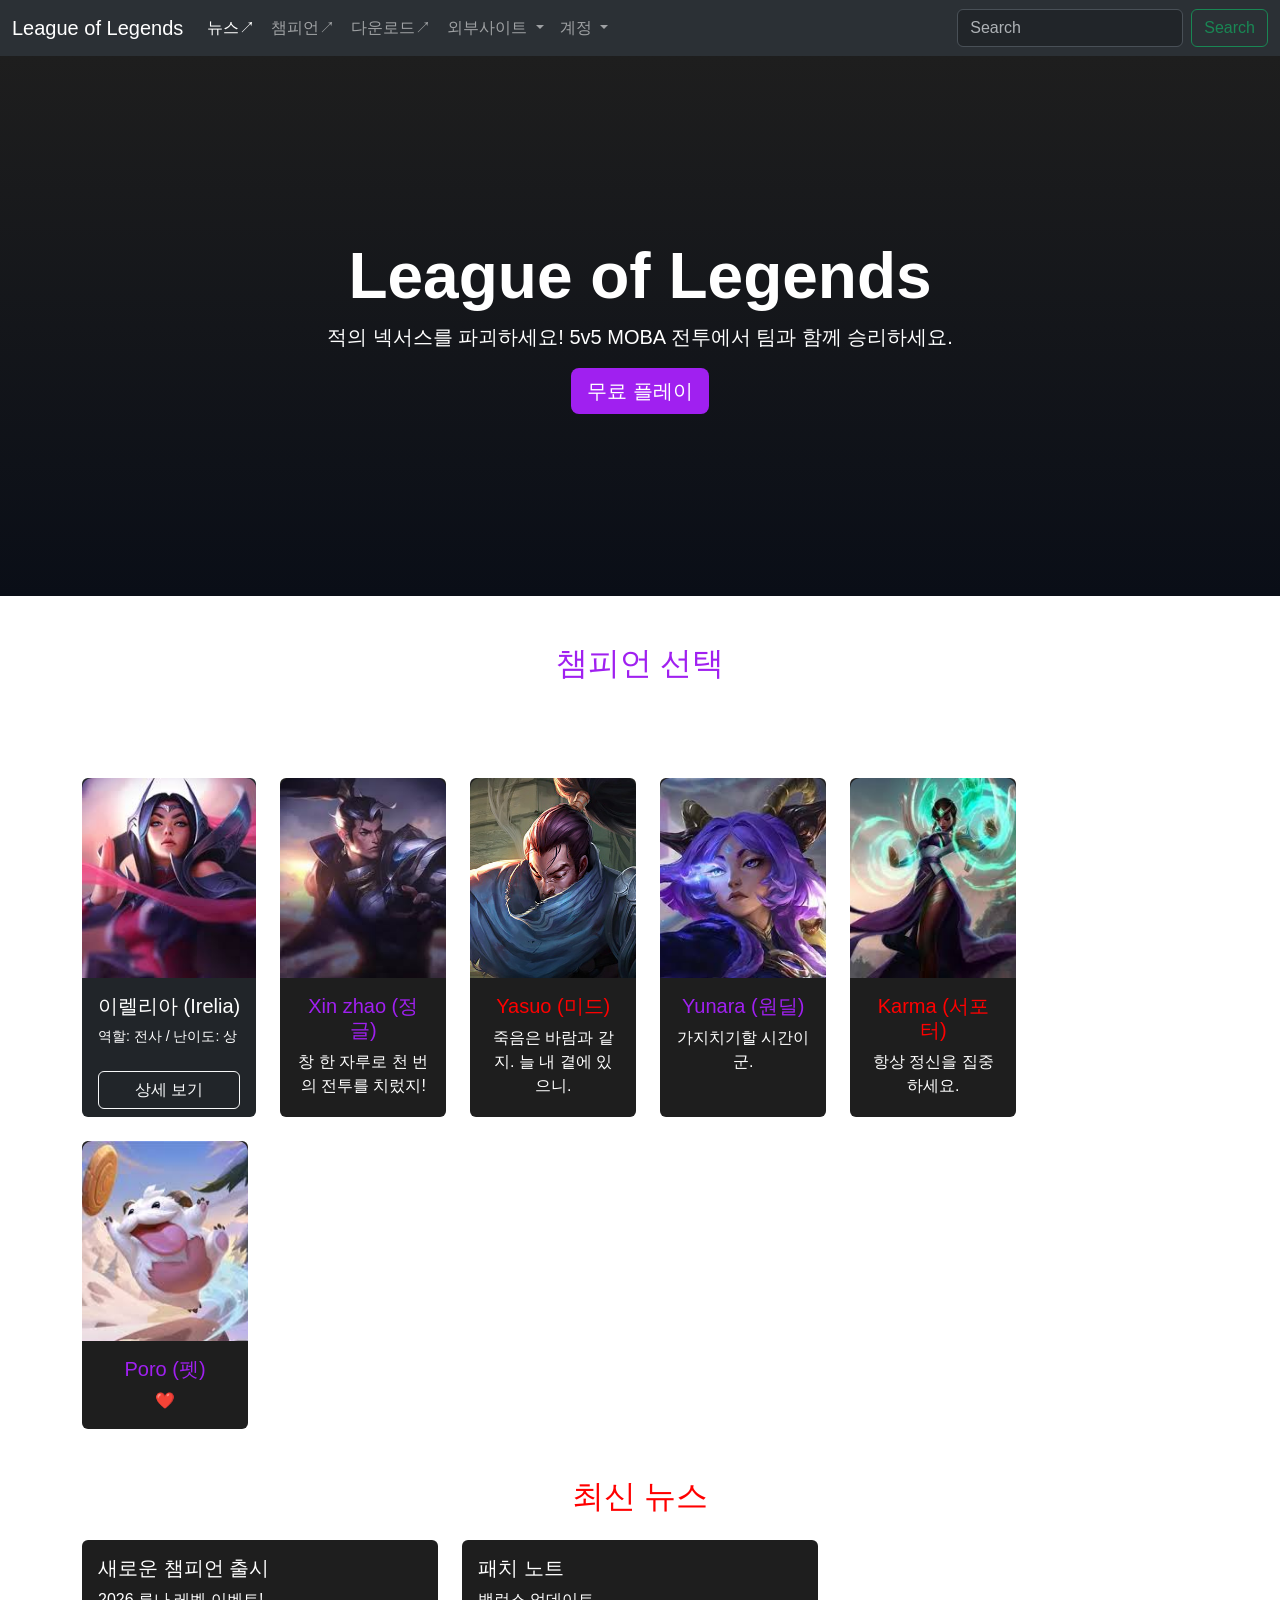
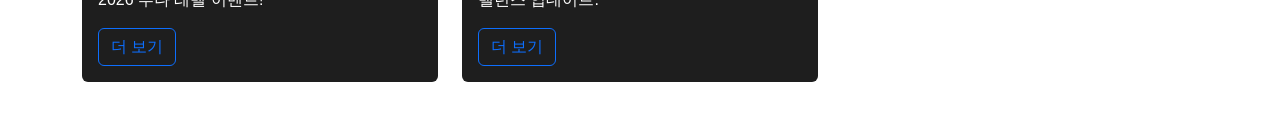
==== src/main/resources/META-INF/resources/index.html @ 73b976ff "3주차 실습 (Read me)" ====
<!DOCTYPE html>
<html lang="ko">
<head>
    <meta charset="UTF-8">
    <meta name="viewport" content="width=device-width, initial-scale=1.0">
    <title>League of Legends - 메인 페이지</title>
    <!-- Bootstrap 5 CDN -->
    <link href="https://cdn.jsdelivr.net/npm/bootstrap@5.3.0/dist/css/bootstrap.min.css" rel="stylesheet">
    <script src="https://cdn.jsdelivr.net/npm/bootstrap@5.3.0/dist/js/bootstrap.bundle.min.js"></script>
    <!-- 커스텀 스타일 (LOL 테마 + 챔피언 호버 효과) -->
    <style>
        body { background-color:a #0a0e17; color: #fff; font-family: 'Arial', sans-serif; }
        .navbar { background-color: #000; }
        .hero { background: linear-gradient(to bottom, #1e1e1e, #0a0e17); min-height: 60vh; }
        .accent-purple { color: #a020f0; }
        .accent-red { color: #ff0000; }
        .accent-white { color: #ffffff; }
        .card { background-color: #1e1e1e; border: none; transition: transform 0.3s, box-shadow 0.3s; }
        .card:hover { transform: scale(1.05); box-shadow: 0 10px 20px rgba(160, 32, 240, 0.5); }
        .card-img-top { height: 200px; object-fit: cover; border-radius: 10px 10px 0 0; }
        .btn-primary { background-color: #a020f0; border: none; }
        .btn-primary:hover { background-color: #800080; }
    </style>
</head>
<body>

    <!-- 헤더 (Navbar) -->
    <!-- <nav class="navbar navbar-expand-lg navbar-dark">
        <div class="container-fluid">
            <a class="navbar-brand" href="#">"League of Legends"</a>
            <button class="navbar-toggler" type="button" data-bs-toggle="collapse" data-bs-target="#navbarNav" aria-controls="navbarNav" aria-expanded="false" aria-label="Toggle navigation">
                <span class="navbar-toggler-icon"></span>
            </button>
            <div class="collapse navbar-collapse" id="navbarNav">
                <ul class="navbar-nav ms-auto">
                    <li class="nav-item"><a class="nav-link" href="https://www.leagueoflegends.com/ko-kr/news/"target="_blank">뉴스</a></li>
                    <li class="nav-item"><a class="nav-link" href="https://www.leagueoflegends.com/ko-kr/champions/"target="_blank">챔피언</a></li>
                    <li class="nav-item"><a class="nav-link" href="https://www.leagueoflegends.com/ko-kr/download/"target="_blank">다운로드</a></li>
                    <li class="nav-item"><a class="nav-link" href="https://authenticate.riotgames.com/?client_id=prod-xsso-leagueoflegends&code_challenge=fR5mndk52hnQWxPEc_Hdcv4TPnFEudRnvW0phwVzzK0&method=riot_identity&platform=web&redirect_uri=https%3A%2F%2Fauth.riotgames.com%2Fauthorize%3Fclient_id%3Dprod-xsso-leagueoflegends%26code_challenge%3DfR5mndk52hnQWxPEc_Hdcv4TPnFEudRnvW0phwVzzK0%26code_challenge_method%3DS256%26locale%3Dko_KR%26redirect_uri%3Dhttps%253A%252F%252Fxsso.leagueoflegends.com%252Fredirect%26response_type%3Dcode%26scope%3Dopenid%2520account%2520email%2520offline_access%26state%3De1c1ddab7f4dfb692a6ece81cd%26uri%3Dhttps%253A%252F%252Fleagueoflegends.com%252Fko-kr&security_profile=low"target="_blank">로그인</a></li>
                    <li class="nav-item"><a class="nav-link" href="https://lol.ps/"target="_blank">외부사이트</a></li>  
                </ul>
            </div>
        </div>
    </nav> -->

    <nav class="navbar navbar-expand-lg bg-body-tertiary" data-bs-theme="dark">
<div class="container-fluid">

  <a class="navbar-brand" href="#">League of Legends</a>
  <button class="navbar-toggler" type="button" data-bs-toggle="collapse" data-bs-target="#navbarSupportedContent" aria-controls="navbarSupportedContent" aria-expanded="false" aria-label="Toggle navigation">
    <span class="navbar-toggler-icon"></span>
  </button>
  <div class="collapse navbar-collapse" id="navbarSupportedContent">
    <ul class="navbar-nav me-auto mb-2 mb-lg-0">
      <li class="nav-item">
        <a class="nav-link active" aria-current="page" href="https://www.leagueoflegends.com/ko-kr/news/"target="_blank">뉴스↗</a>
      </li>
      <li class="nav-item">
        <a class="nav-link" href="https://www.leagueoflegends.com/ko-kr/champions/"target="_blank">챔피언↗</a>
      </li>
      <li class="nav-item">
        <a class="nav-link" href="https://www.leagueoflegends.com/ko-kr/download/"target="_blank">다운로드↗</a>
      </li>
      <li class="nav-item dropdown">
        <a class="nav-link dropdown-toggle" href="#" role="button" data-bs-toggle="dropdown" aria-expanded="false">
          외부사이트
        </a>
        <ul class="dropdown-menu">
          <li><a class="dropdown-item" href="https://lol.ps/"target="_blank">프로관전러</a></li>
          <li><a class="dropdown-item" href="https://op.gg/ko"target=>OP.GG</a></li>
        </ul>
      </li>
      <li class="nav-item dropdown">
        <a class="nav-link dropdown-toggle" href="#" role="button" data-bs-toggle="dropdown" aria-expanded="false">
          계정
        </a>
        <ul class="dropdown-menu">
          <li><a class="dropdown-item" href="https://signup.kr.riotgames.com/"target="_blank">회원가입</a></li>
          <li><a class="dropdown-item" href="https://authenticate.riotgames.com/?client_id=prod-xsso-leagueoflegends&code_challenge=efZ3sh1bt7gSGTq3-5rshy9N-6exB7SZY7YWNS_QCTs&method=riot_identity&platform=web&redirect_uri=https%3A%2F%2Fauth.riotgames.com%2Fauthorize%3Fclient_id%3Dprod-xsso-leagueoflegends%26code_challenge%3DefZ3sh1bt7gSGTq3-5rshy9N-6exB7SZY7YWNS_QCTs%26code_challenge_method%3DS256%26locale%3Dko_KR%26redirect_uri%3Dhttps%253A%252F%252Fxsso.leagueoflegends.com%252Fredirect%26response_type%3Dcode%26scope%3Dopenid%2520account%2520email%2520offline_access%26state%3Da89fc27d496aeb6fd1b321f5cc%26uri%3Dhttps%253A%252F%252Fleagueoflegends.com%252Fko-kr&security_profile=low"target="_blank">로그인</a></li>
        </ul>
      </li>
    </ul>
    <form class="d-flex" role="search">
      <input class="form-control me-2" type="search" placeholder="Search" aria-label="Search" />
      <button class="btn btn-outline-success" type="submit">Search</button>
    </form>
  </div>
</div>
</nav>

    <!-- 히어로 배너 (Hero Banner) -->
    <section class="hero d-flex align-items-center justify-content-center text-center py-5">
        <div class="container">
            <h1 class="display-3 fw-bold">League of Legends</h1>
            <p class="lead">적의 넥서스를 파괴하세요! 5v5 MOBA 전투에서 팀과 함께 승리하세요.</p>
            <a href="#" class="btn btn-primary btn-lg">무료 플레이</a>
        </div>
    </section>


    
<!-- 챔피언 선택 섹션 (작은 썸네일 PNG로 업데이트!) -->
    <section class="container my-5">
        <h2 class="text-center mb-4 accent-purple">챔피언 선택</h2>
        <p class="text-center mb-5">전투에 뛰어들기, 팀 지원, 또는 그 중간? 당신의 스타일을 선택하세요.</p>
        <div class="row row-cols-auto g-4"> 
            <!-- irelia -->
            <!-- <div class="col-md-6 col-lg-4 col-xl-2">
                <div class="card text-center h-100">
                    <img src="image/irelia.png" class="card-img-top" alt="Irelia" loading="lazy">
                    <div class="card-body">
                        <h5 class="card-title accent-red">Irelia (탑)</h5>
                        <p class="card-text accent-white">최초의 땅, 아이오니아를 위하여!</p>
                    </div>
                </div>
            </div> -->
            <div class="col">
<div class="card bg-dark text-white border-secondary h-100">
<img src="image/irelia.png" class="card-img-top" alt="이렐리아">
<div class="card-body">
<h5 class="card-title">이렐리아 (Irelia)</h5>
<p class="card-text small">역할: 전사 / 난이도: 상</p>
</div>
<div class="card-footer bg-transparent border-0">
<button class="btn btn-outline-light w-100"
data-bs-toggle="modal"
data-bs-target="#modalIrelia"
data-champ="Irelia">
상세 보기
</button>
</div>
</div>
</div>

<!-- 모달 (iframe으로 Aatrox.html 불러오기) -->
<div class="modal fade" id="modalAatrox" tabindex="-1" aria-labelledby="modalAatroxLabel" aria-hidden="true">
<div class="modal-dialog modal-xl modal-dialog-centered modal-dialog-scrollable">
<div class="modal-content bg-dark text-white border-secondary">
<!-- 헤더 -->
<div class="modal-header border-secondary">
<h5 class="modal-title" id="modalAatroxLabel">아트록스 (Aatrox) 상세 정보</h5>
<button type="button" class="btn-close btn-close-white" data-bs-dismiss="modal" aria-label="Close"></button>
</div>

<!-- 바디: iframe으로 내용 채움 -->
<div class="modal-body p-0" style="height: 65vh; background: #0a0e17;">
<iframe
src="modals/Aatrox.html"
frameborder="0"
style="width: 100%; height: 100%; border: none;"
allowfullscreen>
</iframe>
</div>
<!-- 푸터 -->
<div class="modal-footer border-secondary">
<button type="button" class="btn btn-outline-light" data-bs-dismiss="modal">닫기</button>
</div>
</div>
</div>
</div>

            <!-- xin zhao -->
            <div class="col-md-6 col-lg-4 col-xl-2">
                <div class="card text-center h-100">
                    <img src="image/xin zhao.png" class="card-img-top" alt="Xin zhao" loading="lazy">
                    <div class="card-body">
                        <h5 class="card-title accent-purple">Xin zhao (정글)</h5>
                        <p class="card-text accent-white">창 한 자루로 천 번의 전투를 치렀지!</p>
                    </div>
                </div>
            </div>
            <!-- yasuo -->
            <div class="col-md-6 col-lg-4 col-xl-2">
                <div class="card text-center h-100">
                    <img src="image/yasuo.png" class="card-img-top" alt="yasuo" loading="lazy">
                    <div class="card-body">
                        <h5 class="card-title accent-red">Yasuo (미드)</h5>
                        <p class="card-text accent-white">죽음은 바람과 같지. 늘 내 곁에 있으니.</p>
                    </div>
                </div>
            </div>
            <!-- yunara -->
            <div class="col-md-6 col-lg-4 col-xl-2">
                <div class="card text-center h-100">
                    <img src="image/yunara.png" class="card-img-top" alt="yunara" loading="lazy">
                    <div class="card-body">
                        <h5 class="card-title accent-purple">Yunara (원딜)</h5>
                        <p class="card-text accent-white">가지치기할 시간이군.</p>
                    </div>
                </div>
            </div>
            <!-- karma -->
            <div class="col-md-6 col-lg-4 col-xl-2">
                <div class="card text-center h-100">
                    <img src="image/karma.png" class="card-img-top" alt="karma" loading="lazy">
                    <div class="card-body">
                        <h5 class="card-title accent-red">Karma (서포터)</h5>
                        <p class="card-text accent-white">항상 정신을 집중하세요.</p>
                    </div>
                </div>
            </div>
            <!-- poro -->
            <div class="col-md-6 col-lg-4 col-xl-2">
                <div class="card text-center h-100">
                    <img src="image/poro.png" class="card-img-top" alt="poro" loading="lazy">
                    <div class="card-body">
                        <h5 class="card-title accent-purple">Poro (펫)</h5>
                        <p class="card-text accent-white">❤️</p>
                    </div>
                </div>
            </div>
        </div>
    </section>

    <!-- 뉴스 섹션 (기존 유지) -->
    <section class="container my-5">
        <h2 class="text-center mb-4 accent-red">최신 뉴스</h2>
        <div class="row g-4">
            <div class="col-md-6 col-lg-4">
                <div class="card">
                    <div class="card-body">
                        <h5 class="card-title accent-white">새로운 챔피언 출시</h5>
                        <p class="card-text accent-white">2026 루나 레벨 이벤트!</p>
                        <a href="#" class="btn btn-outline-primary">더 보기</a>
                    </div>
                </div>
            </div>
            <div class="col-md-6 col-lg-4">
                <div class="card">
                    <div class="card-body">
                        <h5 class="card-title accent-white">패치 노트</h5>
                        <p class="card-text accent-white">밸런스 업데이트.</p>
                        <a href="#" class="btn btn-outline-primary">더 보기</a>
                    </div>
                </div>
            </div>
        </div>
    </section>
    
</body>
</html>
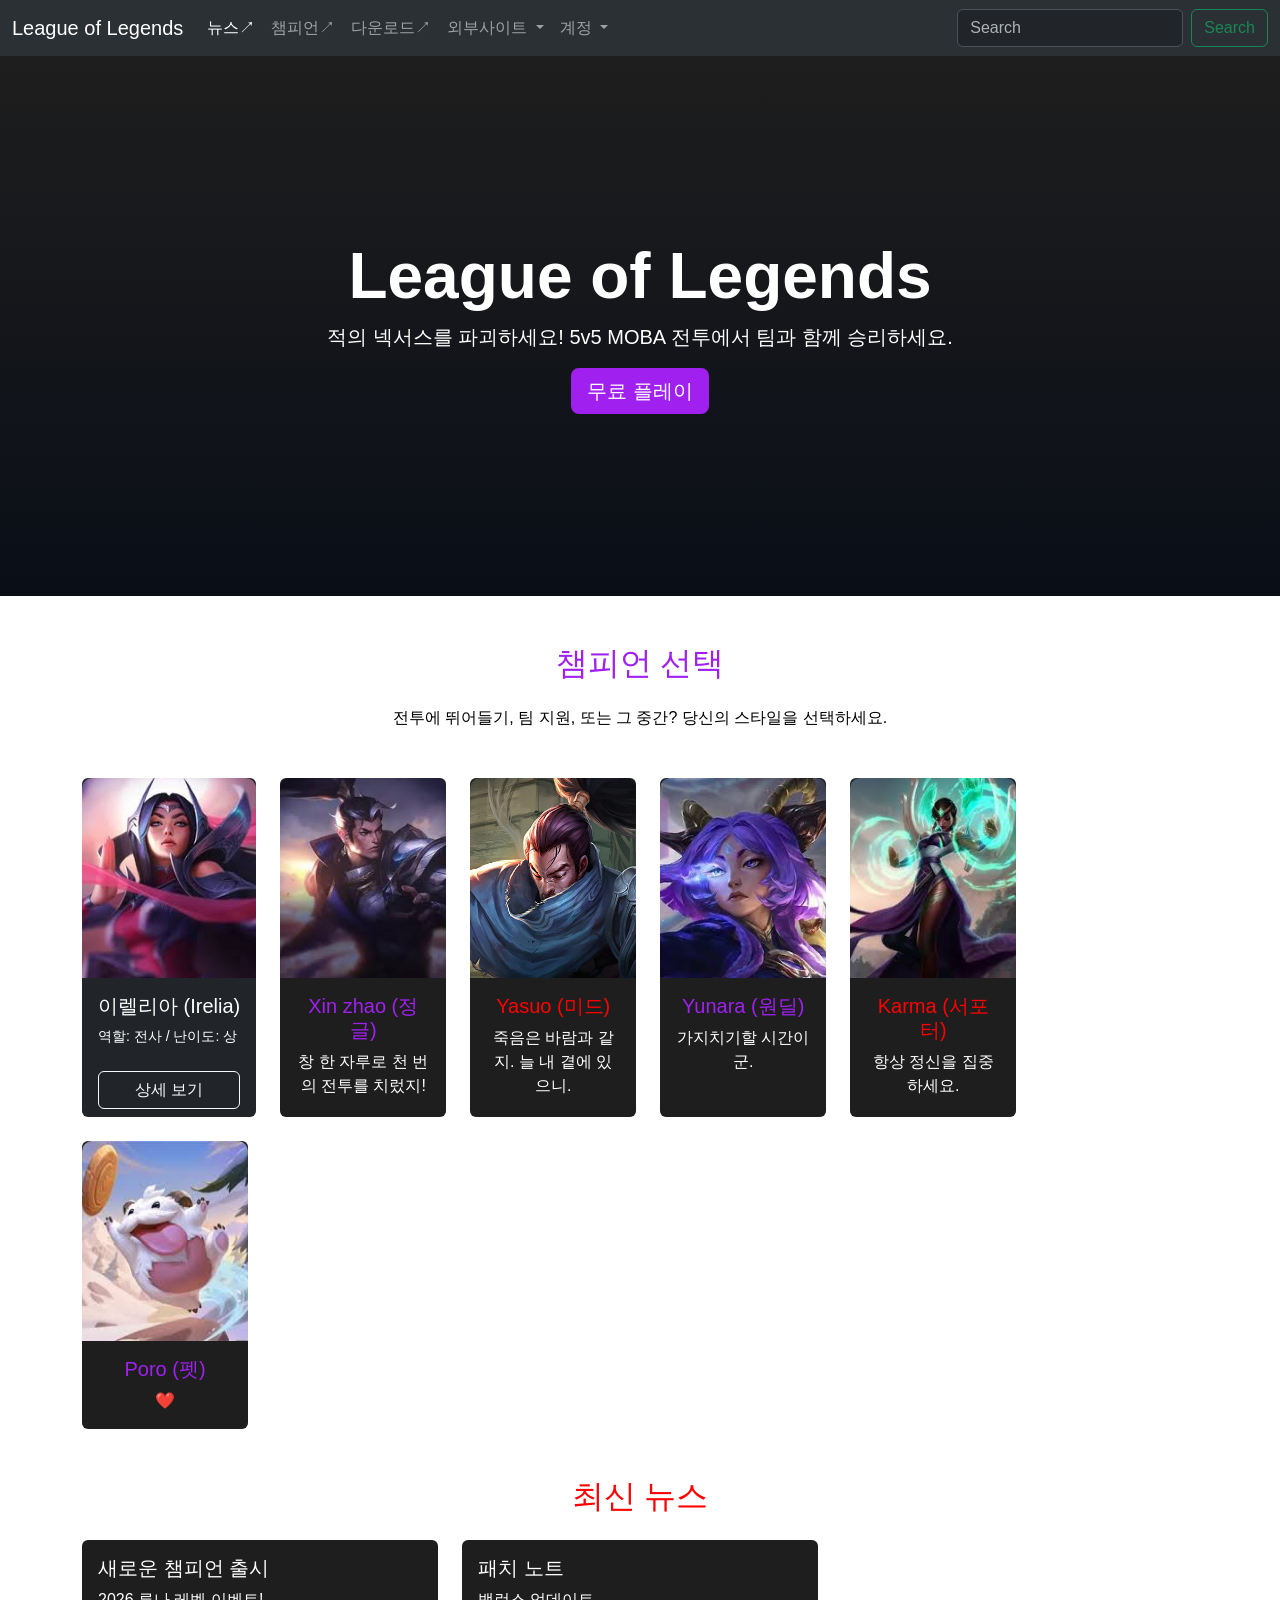
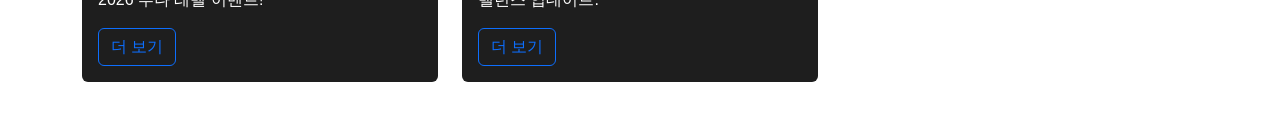
==== commit 7d4be040: "5주차 실습 완료" ====
--- a/src/main/resources/META-INF/resources/index.html
+++ b/src/main/resources/META-INF/resources/index.html
@@ -15,6 +15,7 @@
         .accent-purple { color: #a020f0; }
         .accent-red { color: #ff0000; }
         .accent-white { color: #ffffff; }
+        .accent-black { color: #000000; }
         .card { background-color: #1e1e1e; border: none; transition: transform 0.3s, box-shadow 0.3s; }
         .card:hover { transform: scale(1.05); box-shadow: 0 10px 20px rgba(160, 32, 240, 0.5); }
         .card-img-top { height: 200px; object-fit: cover; border-radius: 10px 10px 0 0; }
@@ -59,7 +60,7 @@
         <a class="nav-link" href="https://www.leagueoflegends.com/ko-kr/champions/"target="_blank">챔피언↗</a>
       </li>
       <li class="nav-item">
-        <a class="nav-link" href="https://www.leagueoflegends.com/ko-kr/download/"target="_blank">다운로드↗</a>
+        <a class="nav-link" href="main_page_sub/download.html"target="_blank">다운로드↗</a>
       </li>
       <li class="nav-item dropdown">
         <a class="nav-link dropdown-toggle" href="#" role="button" data-bs-toggle="dropdown" aria-expanded="false">
@@ -102,8 +103,9 @@
 <!-- 챔피언 선택 섹션 (작은 썸네일 PNG로 업데이트!) -->
     <section class="container my-5">
         <h2 class="text-center mb-4 accent-purple">챔피언 선택</h2>
-        <p class="text-center mb-5">전투에 뛰어들기, 팀 지원, 또는 그 중간? 당신의 스타일을 선택하세요.</p>
+        <p class="text-center mb-5 accent-black">전투에 뛰어들기, 팀 지원, 또는 그 중간? 당신의 스타일을 선택하세요.</p>
         <div class="row row-cols-auto g-4"> 
+
             <!-- irelia -->
             <!-- <div class="col-md-6 col-lg-4 col-xl-2">
                 <div class="card text-center h-100">
@@ -114,50 +116,53 @@
                     </div>
                 </div>
             </div> -->
+
             <div class="col">
-<div class="card bg-dark text-white border-secondary h-100">
-<img src="image/irelia.png" class="card-img-top" alt="이렐리아">
-<div class="card-body">
-<h5 class="card-title">이렐리아 (Irelia)</h5>
-<p class="card-text small">역할: 전사 / 난이도: 상</p>
+  <div class="card bg-dark text-white border-secondary h-100">
+    <img src="image/irelia.png" class="card-img-top" alt="이렐리아">
+    <div class="card-body">
+      <h5 class="card-title">이렐리아 (Irelia)</h5>
+      <p class="card-text small">역할: 전사 / 난이도: 상</p>
+    </div>
+    <div class="card-footer bg-transparent border-0">
+      <button class="btn btn-outline-light w-100"
+              data-bs-toggle="modal"
+              data-bs-target="#modalIrelia"
+              data-champ="Irelia">
+        상세 보기
+      </button>
+    </div>
+  </div>
 </div>
-<div class="card-footer bg-transparent border-0">
-<button class="btn btn-outline-light w-100"
-data-bs-toggle="modal"
-data-bs-target="#modalIrelia"
-data-champ="Irelia">
-상세 보기
-</button>
+
+<!-- 모달 (iframe으로 Irelia.html 불러오기) -->
+<div class="modal fade" id="modalIrelia" tabindex="-1" aria-labelledby="modalIreliaLabel" aria-hidden="true">
+  <div class="modal-dialog modal-xl modal-dialog-centered modal-dialog-scrollable">
+    <div class="modal-content bg-dark text-white border-secondary">
+      <!-- 헤더 -->
+      <div class="modal-header border-secondary">
+        <h5 class="modal-title" id="modalIreliaLabel">이렐리아 (Irelia) 상세 정보</h5>
+        <button type="button" class="btn-close btn-close-white" data-bs-dismiss="modal" aria-label="Close"></button>
+      </div>
+
+      <!-- 바디: iframe으로 내용 채움 -->
+      <div class="modal-body p-0" style="height: 65vh; background: #0a0e17;">
+        <iframe
+          src="modals/Irelia.html"
+          frameborder="0"
+          style="width: 100%; height: 100%; border: none;"
+          allowfullscreen>
+        </iframe>
+      </div>
+
+      <!-- 푸터 -->
+      <div class="modal-footer border-secondary">
+        <button type="button" class="btn btn-outline-light" data-bs-dismiss="modal">닫기</button>
+      </div>
+    </div>
+  </div>
 </div>
-</div>
-</div>
-
-<!-- 모달 (iframe으로 Aatrox.html 불러오기) -->
-<div class="modal fade" id="modalAatrox" tabindex="-1" aria-labelledby="modalAatroxLabel" aria-hidden="true">
-<div class="modal-dialog modal-xl modal-dialog-centered modal-dialog-scrollable">
-<div class="modal-content bg-dark text-white border-secondary">
-<!-- 헤더 -->
-<div class="modal-header border-secondary">
-<h5 class="modal-title" id="modalAatroxLabel">아트록스 (Aatrox) 상세 정보</h5>
-<button type="button" class="btn-close btn-close-white" data-bs-dismiss="modal" aria-label="Close"></button>
-</div>
-
-<!-- 바디: iframe으로 내용 채움 -->
-<div class="modal-body p-0" style="height: 65vh; background: #0a0e17;">
-<iframe
-src="modals/Aatrox.html"
-frameborder="0"
-style="width: 100%; height: 100%; border: none;"
-allowfullscreen>
-</iframe>
-</div>
-<!-- 푸터 -->
-<div class="modal-footer border-secondary">
-<button type="button" class="btn btn-outline-light" data-bs-dismiss="modal">닫기</button>
-</div>
-</div>
-</div>
-</div>
+
 
             <!-- xin zhao -->
             <div class="col-md-6 col-lg-4 col-xl-2">
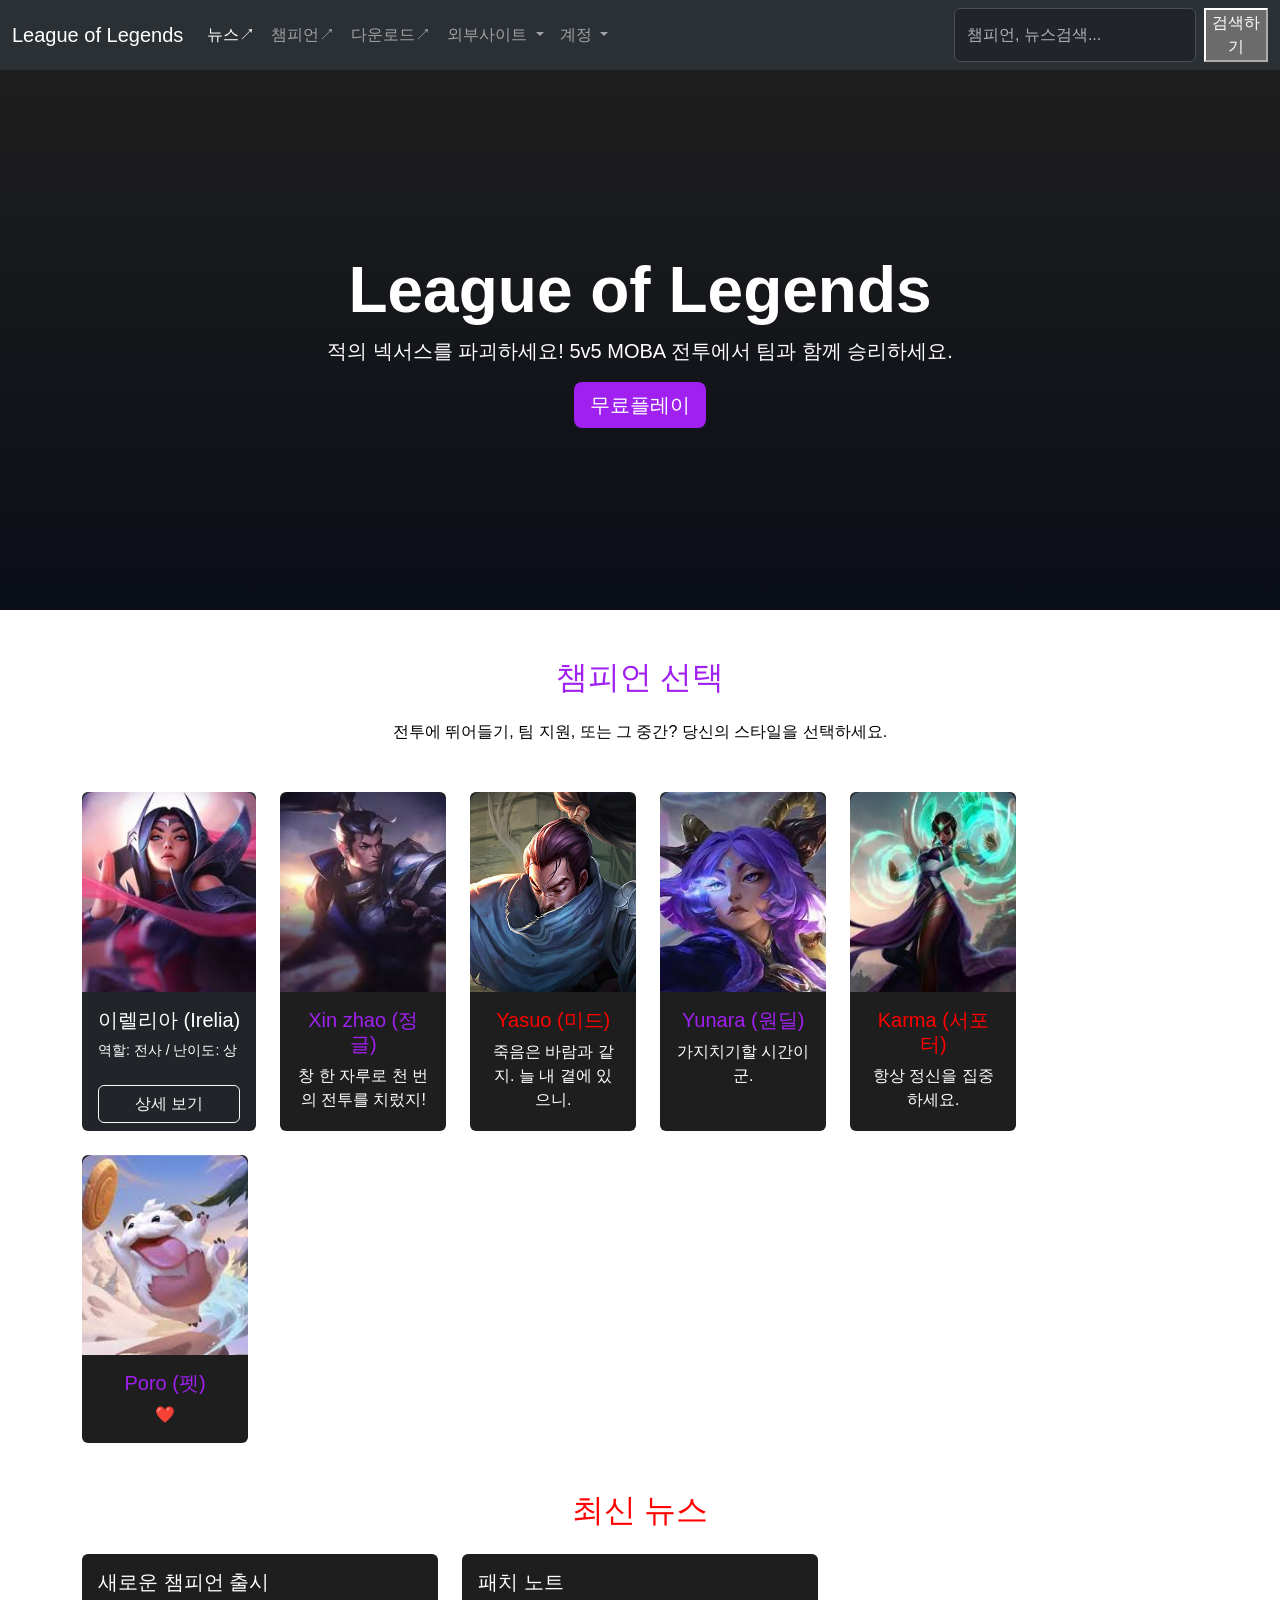
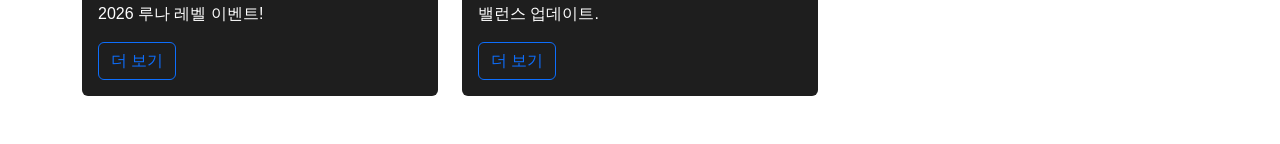
==== commit cc9c45f1: "6주차 실습 완료" ====
--- a/src/main/resources/META-INF/resources/index.html
+++ b/src/main/resources/META-INF/resources/index.html
@@ -6,7 +6,16 @@
     <title>League of Legends - 메인 페이지</title>
     <!-- Bootstrap 5 CDN -->
     <link href="https://cdn.jsdelivr.net/npm/bootstrap@5.3.0/dist/css/bootstrap.min.css" rel="stylesheet">
-    <script src="https://cdn.jsdelivr.net/npm/bootstrap@5.3.0/dist/js/bootstrap.bundle.min.js"></script>
+    <script src="js/bootstrap.bundle.min.js"></script>
+    <script src="js/test.js"></script>
+    
+
+    <script>
+    window.onload = function() {
+    alert("메인 페이지 로딩 완료");
+    }
+    </script>
+    
     <!-- 커스텀 스타일 (LOL 테마 + 챔피언 호버 효과) -->
     <style>
         body { background-color:a #0a0e17; color: #fff; font-family: 'Arial', sans-serif; }
@@ -81,10 +90,10 @@
         </ul>
       </li>
     </ul>
-    <form class="d-flex" role="search">
-      <input class="form-control me-2" type="search" placeholder="Search" aria-label="Search" />
-      <button class="btn btn-outline-success" type="submit">Search</button>
-    </form>
+        <form class="d-flex" id="searchForm">
+            <input class="form-control me-2" type="search" placeholder="챔피언, 뉴스검색..."aria-label="Search" id="searchInput">
+            <button class="btnbtn-outline-success" type="submit">검색하기</button>
+        </form>
   </div>
 </div>
 </nav>
@@ -94,7 +103,7 @@
         <div class="container">
             <h1 class="display-3 fw-bold">League of Legends</h1>
             <p class="lead">적의 넥서스를 파괴하세요! 5v5 MOBA 전투에서 팀과 함께 승리하세요.</p>
-            <a href="#" class="btn btn-primary btn-lg">무료 플레이</a>
+            <a href="#" class="btn btn-primary btn-lg" onclick="alert('즐거운플레이되세요')">무료플레이</a>
         </div>
     </section>
 
@@ -174,6 +183,7 @@
                     </div>
                 </div>
             </div>
+
             <!-- yasuo -->
             <div class="col-md-6 col-lg-4 col-xl-2">
                 <div class="card text-center h-100">
@@ -184,6 +194,7 @@
                     </div>
                 </div>
             </div>
+
             <!-- yunara -->
             <div class="col-md-6 col-lg-4 col-xl-2">
                 <div class="card text-center h-100">
@@ -194,6 +205,7 @@
                     </div>
                 </div>
             </div>
+
             <!-- karma -->
             <div class="col-md-6 col-lg-4 col-xl-2">
                 <div class="card text-center h-100">
@@ -204,6 +216,7 @@
                     </div>
                 </div>
             </div>
+
             <!-- poro -->
             <div class="col-md-6 col-lg-4 col-xl-2">
                 <div class="card text-center h-100">
@@ -241,6 +254,8 @@
             </div>
         </div>
     </section>
+
+    <script src="js/search.js"></script>
     
 </body>
 </html>
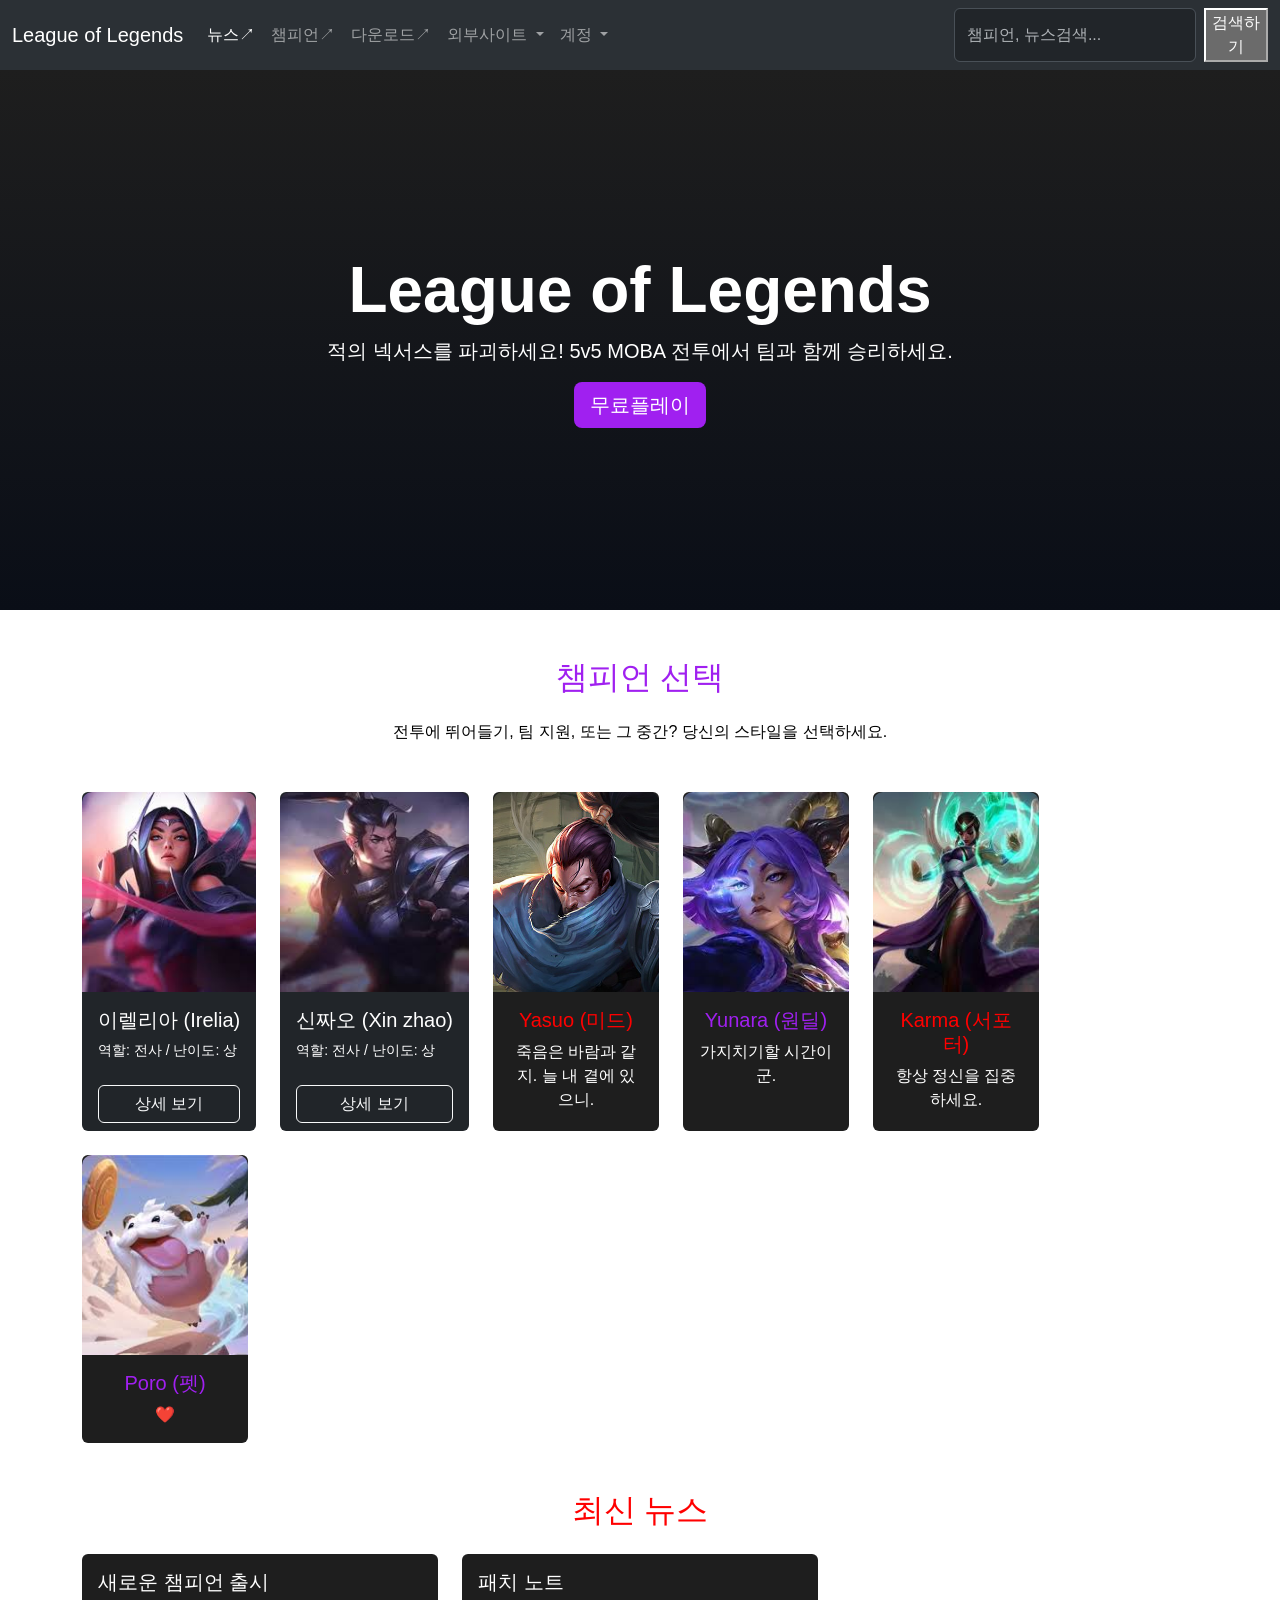
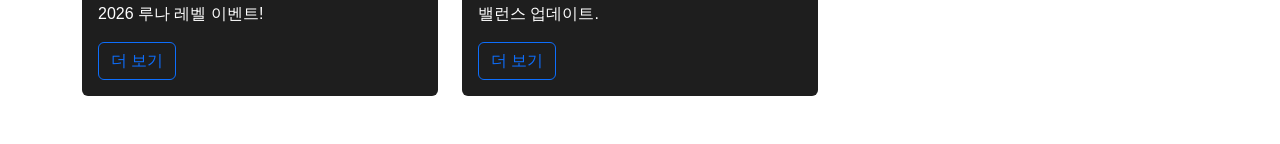
==== commit 5bcf4474: "6주차 실습 완료" ====
--- a/src/main/resources/META-INF/resources/index.html
+++ b/src/main/resources/META-INF/resources/index.html
@@ -34,25 +34,6 @@
 </head>
 <body>
 
-    <!-- 헤더 (Navbar) -->
-    <!-- <nav class="navbar navbar-expand-lg navbar-dark">
-        <div class="container-fluid">
-            <a class="navbar-brand" href="#">"League of Legends"</a>
-            <button class="navbar-toggler" type="button" data-bs-toggle="collapse" data-bs-target="#navbarNav" aria-controls="navbarNav" aria-expanded="false" aria-label="Toggle navigation">
-                <span class="navbar-toggler-icon"></span>
-            </button>
-            <div class="collapse navbar-collapse" id="navbarNav">
-                <ul class="navbar-nav ms-auto">
-                    <li class="nav-item"><a class="nav-link" href="https://www.leagueoflegends.com/ko-kr/news/"target="_blank">뉴스</a></li>
-                    <li class="nav-item"><a class="nav-link" href="https://www.leagueoflegends.com/ko-kr/champions/"target="_blank">챔피언</a></li>
-                    <li class="nav-item"><a class="nav-link" href="https://www.leagueoflegends.com/ko-kr/download/"target="_blank">다운로드</a></li>
-                    <li class="nav-item"><a class="nav-link" href="https://authenticate.riotgames.com/?client_id=prod-xsso-leagueoflegends&code_challenge=fR5mndk52hnQWxPEc_Hdcv4TPnFEudRnvW0phwVzzK0&method=riot_identity&platform=web&redirect_uri=https%3A%2F%2Fauth.riotgames.com%2Fauthorize%3Fclient_id%3Dprod-xsso-leagueoflegends%26code_challenge%3DfR5mndk52hnQWxPEc_Hdcv4TPnFEudRnvW0phwVzzK0%26code_challenge_method%3DS256%26locale%3Dko_KR%26redirect_uri%3Dhttps%253A%252F%252Fxsso.leagueoflegends.com%252Fredirect%26response_type%3Dcode%26scope%3Dopenid%2520account%2520email%2520offline_access%26state%3De1c1ddab7f4dfb692a6ece81cd%26uri%3Dhttps%253A%252F%252Fleagueoflegends.com%252Fko-kr&security_profile=low"target="_blank">로그인</a></li>
-                    <li class="nav-item"><a class="nav-link" href="https://lol.ps/"target="_blank">외부사이트</a></li>  
-                </ul>
-            </div>
-        </div>
-    </nav> -->
-
     <nav class="navbar navbar-expand-lg bg-body-tertiary" data-bs-theme="dark">
 <div class="container-fluid">
 
@@ -173,7 +154,7 @@
 </div>
 
 
-            <!-- xin zhao -->
+            <!-- xin zhao
             <div class="col-md-6 col-lg-4 col-xl-2">
                 <div class="card text-center h-100">
                     <img src="image/xin zhao.png" class="card-img-top" alt="Xin zhao" loading="lazy">
@@ -182,7 +163,53 @@
                         <p class="card-text accent-white">창 한 자루로 천 번의 전투를 치렀지!</p>
                     </div>
                 </div>
-            </div>
+            </div> -->
+
+            <div class="col">
+  <div class="card bg-dark text-white border-secondary h-100">
+    <img src="image/xin zhao.png" class="card-img-top" alt="신짜오">
+    <div class="card-body">
+      <h5 class="card-title">신짜오 (Xin zhao)</h5>
+      <p class="card-text small">역할: 전사 / 난이도: 상</p>
+    </div>
+    <div class="card-footer bg-transparent border-0">
+      <button class="btn btn-outline-light w-100"
+              data-bs-toggle="modal"
+              data-bs-target="#modalIrelia"
+              data-champ="Xin zhao">
+        상세 보기
+      </button>
+    </div>
+  </div>
+</div>
+
+<!-- 모달 (iframe으로 Irelia.html 불러오기) -->
+  <div class="modal fade" id="modalXin zhao" tabindex="-1" aria-labelledby="modalXin zhaoLabel" aria-hidden="true">
+  <div class="modal-dialog modal-xl modal-dialog-centered modal-dialog-scrollable">
+    <div class="modal-content bg-dark text-white border-secondary">
+      <!-- 헤더 -->
+      <div class="modal-header border-secondary">
+        <h5 class="modal-title" id="modalXin zhao">신짜오 (Xin zhao) 상세 정보</h5>
+        <button type="button" class="btn-close btn-close-white" data-bs-dismiss="modal" aria-label="Close"></button>
+      </div>
+
+      <!-- 바디: iframe으로 내용 채움 -->
+      <div class="modal-body p-0" style="height: 65vh; background: #0a0e17;">
+        <iframe
+          src="modals/Xin zhao.html"
+          frameborder="0"
+          style="width: 100%; height: 100%; border: none;"
+          allowfullscreen>
+        </iframe>
+      </div>
+
+      <!-- 푸터 -->
+      <div class="modal-footer border-secondary">
+        <button type="button" class="btn btn-outline-light" data-bs-dismiss="modal">닫기</button>
+      </div>
+    </div>
+  </div>
+</div>
 
             <!-- yasuo -->
             <div class="col-md-6 col-lg-4 col-xl-2">
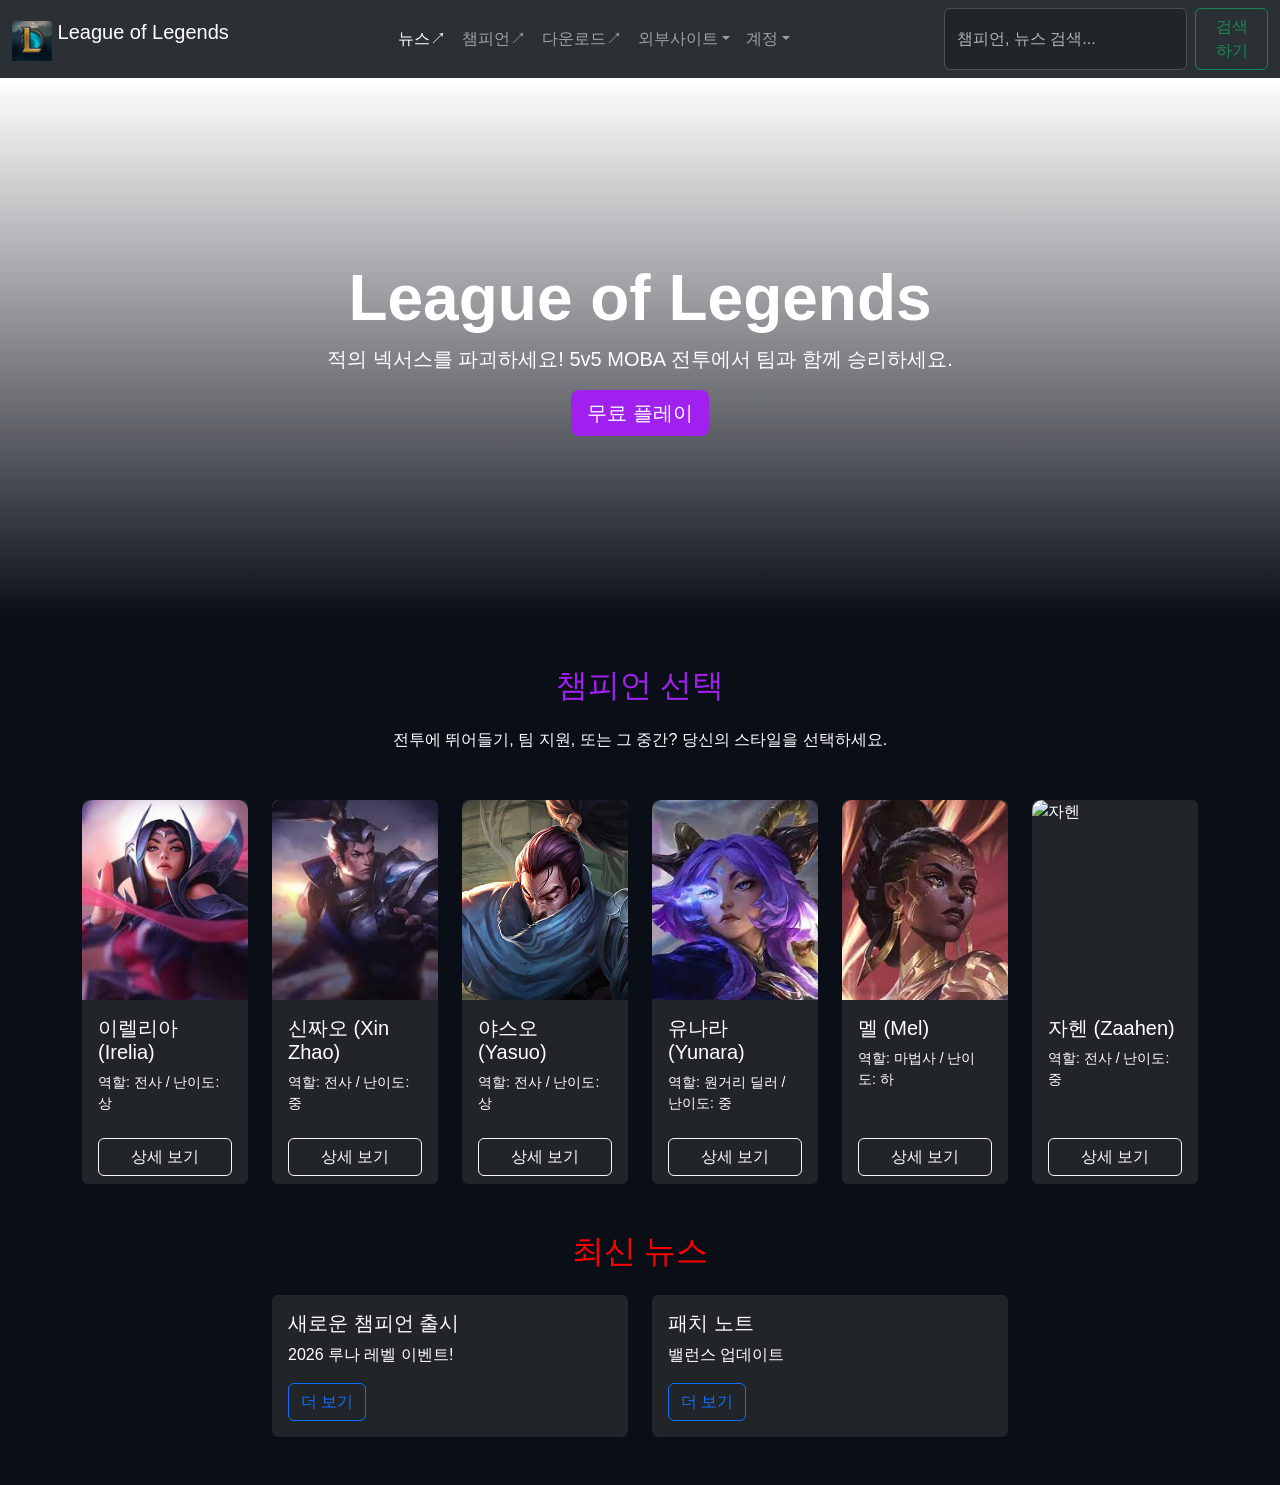
==== commit 31a2c1e6: "7주차 실습 완료" ====
--- a/src/main/resources/META-INF/resources/index.html
+++ b/src/main/resources/META-INF/resources/index.html
@@ -4,277 +4,197 @@
     <meta charset="UTF-8">
     <meta name="viewport" content="width=device-width, initial-scale=1.0">
     <title>League of Legends - 메인 페이지</title>
-    <!-- Bootstrap 5 CDN -->
+    
+    <!-- Bootstrap 5 CDN (CDN만 사용) -->
     <link href="https://cdn.jsdelivr.net/npm/bootstrap@5.3.0/dist/css/bootstrap.min.css" rel="stylesheet">
-    <script src="js/bootstrap.bundle.min.js"></script>
-    <script src="js/test.js"></script>
     
-
-    <script>
+    <!-- 커스텀 스타일 -->
+    <link rel="stylesheet" href="css/main.css">
+</head>
+<body>
+
+  <script>
     window.onload = function() {
     alert("메인 페이지 로딩 완료");
     }
     </script>
-    
-    <!-- 커스텀 스타일 (LOL 테마 + 챔피언 호버 효과) -->
-    <style>
-        body { background-color:a #0a0e17; color: #fff; font-family: 'Arial', sans-serif; }
-        .navbar { background-color: #000; }
-        .hero { background: linear-gradient(to bottom, #1e1e1e, #0a0e17); min-height: 60vh; }
-        .accent-purple { color: #a020f0; }
-        .accent-red { color: #ff0000; }
-        .accent-white { color: #ffffff; }
-        .accent-black { color: #000000; }
-        .card { background-color: #1e1e1e; border: none; transition: transform 0.3s, box-shadow 0.3s; }
-        .card:hover { transform: scale(1.05); box-shadow: 0 10px 20px rgba(160, 32, 240, 0.5); }
-        .card-img-top { height: 200px; object-fit: cover; border-radius: 10px 10px 0 0; }
-        .btn-primary { background-color: #a020f0; border: none; }
-        .btn-primary:hover { background-color: #800080; }
-    </style>
-</head>
-<body>
-
+  
+    <!-- 네비게이션 바 -->
     <nav class="navbar navbar-expand-lg bg-body-tertiary" data-bs-theme="dark">
-<div class="container-fluid">
-
-  <a class="navbar-brand" href="#">League of Legends</a>
-  <button class="navbar-toggler" type="button" data-bs-toggle="collapse" data-bs-target="#navbarSupportedContent" aria-controls="navbarSupportedContent" aria-expanded="false" aria-label="Toggle navigation">
-    <span class="navbar-toggler-icon"></span>
-  </button>
-  <div class="collapse navbar-collapse" id="navbarSupportedContent">
-    <ul class="navbar-nav me-auto mb-2 mb-lg-0">
-      <li class="nav-item">
-        <a class="nav-link active" aria-current="page" href="https://www.leagueoflegends.com/ko-kr/news/"target="_blank">뉴스↗</a>
-      </li>
-      <li class="nav-item">
-        <a class="nav-link" href="https://www.leagueoflegends.com/ko-kr/champions/"target="_blank">챔피언↗</a>
-      </li>
-      <li class="nav-item">
-        <a class="nav-link" href="main_page_sub/download.html"target="_blank">다운로드↗</a>
-      </li>
-      <li class="nav-item dropdown">
-        <a class="nav-link dropdown-toggle" href="#" role="button" data-bs-toggle="dropdown" aria-expanded="false">
-          외부사이트
-        </a>
-        <ul class="dropdown-menu">
-          <li><a class="dropdown-item" href="https://lol.ps/"target="_blank">프로관전러</a></li>
-          <li><a class="dropdown-item" href="https://op.gg/ko"target=>OP.GG</a></li>
-        </ul>
-      </li>
-      <li class="nav-item dropdown">
-        <a class="nav-link dropdown-toggle" href="#" role="button" data-bs-toggle="dropdown" aria-expanded="false">
-          계정
-        </a>
-        <ul class="dropdown-menu">
-          <li><a class="dropdown-item" href="https://signup.kr.riotgames.com/"target="_blank">회원가입</a></li>
-          <li><a class="dropdown-item" href="https://authenticate.riotgames.com/?client_id=prod-xsso-leagueoflegends&code_challenge=efZ3sh1bt7gSGTq3-5rshy9N-6exB7SZY7YWNS_QCTs&method=riot_identity&platform=web&redirect_uri=https%3A%2F%2Fauth.riotgames.com%2Fauthorize%3Fclient_id%3Dprod-xsso-leagueoflegends%26code_challenge%3DefZ3sh1bt7gSGTq3-5rshy9N-6exB7SZY7YWNS_QCTs%26code_challenge_method%3DS256%26locale%3Dko_KR%26redirect_uri%3Dhttps%253A%252F%252Fxsso.leagueoflegends.com%252Fredirect%26response_type%3Dcode%26scope%3Dopenid%2520account%2520email%2520offline_access%26state%3Da89fc27d496aeb6fd1b321f5cc%26uri%3Dhttps%253A%252F%252Fleagueoflegends.com%252Fko-kr&security_profile=low"target="_blank">로그인</a></li>
-        </ul>
-      </li>
-    </ul>
-        <form class="d-flex" id="searchForm">
-            <input class="form-control me-2" type="search" placeholder="챔피언, 뉴스검색..."aria-label="Search" id="searchInput">
-            <button class="btnbtn-outline-success" type="submit">검색하기</button>
-        </form>
-  </div>
-</div>
-</nav>
-
-    <!-- 히어로 배너 (Hero Banner) -->
+        <div class="container-fluid">
+            <a class="navbar-brand" href="#">
+                <img src="image/롤아이콘.webp" alt="" width="40" height="40" class="d-inline-block align-text-top">
+                League of Legends
+            </a>
+            <button class="navbar-toggler" type="button" data-bs-toggle="collapse" data-bs-target="#navbarSupportedContent">
+                <span class="navbar-toggler-icon"></span>
+            </button>
+            <div class="collapse navbar-collapse" id="navbarSupportedContent">
+                <ul class="navbar-nav mx-auto mb-2 mb-lg-0">
+                    <li class="nav-item">
+                        <a class="nav-link active" href="https://www.leagueoflegends.com/ko-kr/news/" target="_blank">뉴스↗</a>
+                    </li>
+                    <li class="nav-item">
+                        <a class="nav-link" href="https://www.leagueoflegends.com/ko-kr/champions/" target="_blank">챔피언↗</a>
+                    </li>
+                    <li class="nav-item">
+                        <a class="nav-link" href="main_page_sub/download.html" target="_blank">다운로드↗</a>
+                    </li>
+                    <li class="nav-item dropdown">
+                        <a class="nav-link dropdown-toggle" href="#" role="button" data-bs-toggle="dropdown">외부사이트</a>
+                        <ul class="dropdown-menu">
+                            <li><a class="dropdown-item" href="https://lol.ps/" target="_blank">프로관전러</a></li>
+                            <li><a class="dropdown-item" href="https://op.gg/ko" target="_blank">OP.GG</a></li>
+                        </ul>
+                    </li>
+                    <li class="nav-item dropdown">
+                        <a class="nav-link dropdown-toggle" href="#" role="button" data-bs-toggle="dropdown">계정</a>
+                        <ul class="dropdown-menu">
+                            <li><a class="dropdown-item" href="https://signup.kr.riotgames.com/" target="_blank">회원가입</a></li>
+                            <li><a class="dropdown-item" href="#" target="_blank">로그인</a></li>
+                        </ul>
+                    </li>
+                </ul>
+                <form class="d-flex" id="searchForm">
+                    <input class="form-control me-2" type="search" placeholder="챔피언, 뉴스 검색..." id="searchInput">
+                    <button class="btn btn-outline-success" type="submit">검색하기</button>
+                </form>
+            </div>
+        </div>
+    </nav>
+
+    <!-- 히어로 배너 -->
     <section class="hero d-flex align-items-center justify-content-center text-center py-5">
         <div class="container">
             <h1 class="display-3 fw-bold">League of Legends</h1>
             <p class="lead">적의 넥서스를 파괴하세요! 5v5 MOBA 전투에서 팀과 함께 승리하세요.</p>
-            <a href="#" class="btn btn-primary btn-lg" onclick="alert('즐거운플레이되세요')">무료플레이</a>
+            <a href="#" class="btn btn-primary btn-lg" onclick="alert('즐거운 플레이 되세요')">무료 플레이</a>
         </div>
     </section>
 
-
-    
-<!-- 챔피언 선택 섹션 (작은 썸네일 PNG로 업데이트!) -->
+    <!-- 챔피언 선택 섹션 -->
     <section class="container my-5">
         <h2 class="text-center mb-4 accent-purple">챔피언 선택</h2>
         <p class="text-center mb-5 accent-black">전투에 뛰어들기, 팀 지원, 또는 그 중간? 당신의 스타일을 선택하세요.</p>
-        <div class="row row-cols-auto g-4"> 
-
-            <!-- irelia -->
-            <!-- <div class="col-md-6 col-lg-4 col-xl-2">
-                <div class="card text-center h-100">
-                    <img src="image/irelia.png" class="card-img-top" alt="Irelia" loading="lazy">
-                    <div class="card-body">
-                        <h5 class="card-title accent-red">Irelia (탑)</h5>
-                        <p class="card-text accent-white">최초의 땅, 아이오니아를 위하여!</p>
-                    </div>
-                </div>
-            </div> -->
-
-            <div class="col">
-  <div class="card bg-dark text-white border-secondary h-100">
-    <img src="image/irelia.png" class="card-img-top" alt="이렐리아">
-    <div class="card-body">
-      <h5 class="card-title">이렐리아 (Irelia)</h5>
-      <p class="card-text small">역할: 전사 / 난이도: 상</p>
-    </div>
-    <div class="card-footer bg-transparent border-0">
-      <button class="btn btn-outline-light w-100"
-              data-bs-toggle="modal"
-              data-bs-target="#modalIrelia"
-              data-champ="Irelia">
-        상세 보기
-      </button>
-    </div>
-  </div>
-</div>
-
-<!-- 모달 (iframe으로 Irelia.html 불러오기) -->
-<div class="modal fade" id="modalIrelia" tabindex="-1" aria-labelledby="modalIreliaLabel" aria-hidden="true">
-  <div class="modal-dialog modal-xl modal-dialog-centered modal-dialog-scrollable">
-    <div class="modal-content bg-dark text-white border-secondary">
-      <!-- 헤더 -->
-      <div class="modal-header border-secondary">
-        <h5 class="modal-title" id="modalIreliaLabel">이렐리아 (Irelia) 상세 정보</h5>
-        <button type="button" class="btn-close btn-close-white" data-bs-dismiss="modal" aria-label="Close"></button>
-      </div>
-
-      <!-- 바디: iframe으로 내용 채움 -->
-      <div class="modal-body p-0" style="height: 65vh; background: #0a0e17;">
-        <iframe
-          src="modals/Irelia.html"
-          frameborder="0"
-          style="width: 100%; height: 100%; border: none;"
-          allowfullscreen>
-        </iframe>
-      </div>
-
-      <!-- 푸터 -->
-      <div class="modal-footer border-secondary">
-        <button type="button" class="btn btn-outline-light" data-bs-dismiss="modal">닫기</button>
-      </div>
-    </div>
-  </div>
-</div>
-
-
-            <!-- xin zhao
-            <div class="col-md-6 col-lg-4 col-xl-2">
-                <div class="card text-center h-100">
-                    <img src="image/xin zhao.png" class="card-img-top" alt="Xin zhao" loading="lazy">
-                    <div class="card-body">
-                        <h5 class="card-title accent-purple">Xin zhao (정글)</h5>
-                        <p class="card-text accent-white">창 한 자루로 천 번의 전투를 치렀지!</p>
-                    </div>
-                </div>
-            </div> -->
-
-            <div class="col">
-  <div class="card bg-dark text-white border-secondary h-100">
-    <img src="image/xin zhao.png" class="card-img-top" alt="신짜오">
-    <div class="card-body">
-      <h5 class="card-title">신짜오 (Xin zhao)</h5>
-      <p class="card-text small">역할: 전사 / 난이도: 상</p>
-    </div>
-    <div class="card-footer bg-transparent border-0">
-      <button class="btn btn-outline-light w-100"
-              data-bs-toggle="modal"
-              data-bs-target="#modalIrelia"
-              data-champ="Xin zhao">
-        상세 보기
-      </button>
-    </div>
-  </div>
-</div>
-
-<!-- 모달 (iframe으로 Irelia.html 불러오기) -->
-  <div class="modal fade" id="modalXin zhao" tabindex="-1" aria-labelledby="modalXin zhaoLabel" aria-hidden="true">
-  <div class="modal-dialog modal-xl modal-dialog-centered modal-dialog-scrollable">
-    <div class="modal-content bg-dark text-white border-secondary">
-      <!-- 헤더 -->
-      <div class="modal-header border-secondary">
-        <h5 class="modal-title" id="modalXin zhao">신짜오 (Xin zhao) 상세 정보</h5>
-        <button type="button" class="btn-close btn-close-white" data-bs-dismiss="modal" aria-label="Close"></button>
-      </div>
-
-      <!-- 바디: iframe으로 내용 채움 -->
-      <div class="modal-body p-0" style="height: 65vh; background: #0a0e17;">
-        <iframe
-          src="modals/Xin zhao.html"
-          frameborder="0"
-          style="width: 100%; height: 100%; border: none;"
-          allowfullscreen>
-        </iframe>
-      </div>
-
-      <!-- 푸터 -->
-      <div class="modal-footer border-secondary">
-        <button type="button" class="btn btn-outline-light" data-bs-dismiss="modal">닫기</button>
-      </div>
-    </div>
-  </div>
-</div>
-
-            <!-- yasuo -->
-            <div class="col-md-6 col-lg-4 col-xl-2">
-                <div class="card text-center h-100">
-                    <img src="image/yasuo.png" class="card-img-top" alt="yasuo" loading="lazy">
-                    <div class="card-body">
-                        <h5 class="card-title accent-red">Yasuo (미드)</h5>
-                        <p class="card-text accent-white">죽음은 바람과 같지. 늘 내 곁에 있으니.</p>
-                    </div>
-                </div>
-            </div>
-
-            <!-- yunara -->
-            <div class="col-md-6 col-lg-4 col-xl-2">
-                <div class="card text-center h-100">
-                    <img src="image/yunara.png" class="card-img-top" alt="yunara" loading="lazy">
-                    <div class="card-body">
-                        <h5 class="card-title accent-purple">Yunara (원딜)</h5>
-                        <p class="card-text accent-white">가지치기할 시간이군.</p>
-                    </div>
-                </div>
-            </div>
-
-            <!-- karma -->
-            <div class="col-md-6 col-lg-4 col-xl-2">
-                <div class="card text-center h-100">
-                    <img src="image/karma.png" class="card-img-top" alt="karma" loading="lazy">
-                    <div class="card-body">
-                        <h5 class="card-title accent-red">Karma (서포터)</h5>
-                        <p class="card-text accent-white">항상 정신을 집중하세요.</p>
-                    </div>
-                </div>
-            </div>
-
-            <!-- poro -->
-            <div class="col-md-6 col-lg-4 col-xl-2">
-                <div class="card text-center h-100">
-                    <img src="image/poro.png" class="card-img-top" alt="poro" loading="lazy">
-                    <div class="card-body">
-                        <h5 class="card-title accent-purple">Poro (펫)</h5>
-                        <p class="card-text accent-white">❤️</p>
-                    </div>
-                </div>
-            </div>
-        </div>
-    </section>
-
-    <!-- 뉴스 섹션 (기존 유지) -->
+        <div class="row row-cols-1 row-cols-md-2 row-cols-lg-3 row-cols-xl-6 g-4">
+
+            <!-- 이렐리아 카드 -->
+            <div class="col">
+                <div class="card bg-dark text-white border-secondary h-100">
+                    <img src="image/irelia.png" class="card-img-top" alt="이렐리아">
+                    <div class="card-body">
+                        <h5 class="card-title">이렐리아 (Irelia)</h5>
+                        <p class="card-text small">역할: 전사 / 난이도: 상</p>
+                    </div>
+                    <div class="card-footer bg-transparent border-0">
+                        <button class="btn btn-outline-light w-100" data-bs-toggle="modal" data-bs-target="#modalIrelia">
+                            상세 보기
+                        </button>
+                    </div>
+                </div>
+            </div>
+
+            <!-- 신짜오 카드 -->
+            <div class="col">
+                <div class="card bg-dark text-white border-secondary h-100">
+                    <img src="image/xin zhao.png" class="card-img-top" alt="신짜오">
+                    <div class="card-body">
+                        <h5 class="card-title">신짜오 (Xin Zhao)</h5>
+                        <p class="card-text small">역할: 전사 / 난이도: 중</p>
+                    </div>
+                    <div class="card-footer bg-transparent border-0">
+                        <button class="btn btn-outline-light w-100" data-bs-toggle="modal" data-bs-target="#modalXinzhao">
+                            상세 보기
+                        </button>
+                    </div>
+                </div>
+            </div>
+
+            <!-- 야스오 카드 -->
+            <div class="col">
+                <div class="card bg-dark text-white border-secondary h-100">
+                    <img src="image/yasuo.png" class="card-img-top" alt="야스오">
+                    <div class="card-body">
+                        <h5 class="card-title">야스오 (Yasuo)</h5>
+                        <p class="card-text small">역할: 전사 / 난이도: 상</p>
+                    </div>
+                    <div class="card-footer bg-transparent border-0">
+                        <button class="btn btn-outline-light w-100" data-bs-toggle="modal" data-bs-target="#modalyasuo">
+                            상세 보기
+                        </button>
+                    </div>
+                </div>
+            </div>
+
+            <!-- 유나라 카드 -->
+            <div class="col">
+                <div class="card bg-dark text-white border-secondary h-100">
+                    <img src="image/yunara.png" class="card-img-top" alt="유나라">
+                    <div class="card-body">
+                        <h5 class="card-title">유나라 (Yunara)</h5>
+                        <p class="card-text small">역할: 원거리 딜러 / 난이도: 중</p>
+                    </div>
+                    <div class="card-footer bg-transparent border-0">
+                        <button class="btn btn-outline-light w-100" data-bs-toggle="modal" data-bs-target="#modalyunara">
+                            상세 보기
+                        </button>
+                    </div>
+                </div>
+            </div>
+
+            <!-- 멜 카드 -->
+            <div class="col">
+                <div class="card bg-dark text-white border-secondary h-100">
+                    <img src="image/mel.png" class="card-img-top" alt="멜">
+                    <div class="card-body">
+                        <h5 class="card-title">멜 (Mel)</h5>
+                        <p class="card-text small">역할: 마법사 / 난이도: 하</p>
+                    </div>
+                    <div class="card-footer bg-transparent border-0">
+                        <button class="btn btn-outline-light w-100" data-bs-toggle="modal" data-bs-target="#modalmel">
+                            상세 보기
+                        </button>
+                    </div>
+                </div>
+            </div>
+
+            <!-- 자헨 카드 -->
+            <div class="col">
+                <div class="card bg-dark text-white border-secondary h-100">
+                    <img src="image/zaahen.png" class="card-img-top" alt="자헨">
+                    <div class="card-body">
+                        <h5 class="card-title">자헨 (Zaahen)</h5>
+                        <p class="card-text small">역할: 전사 / 난이도: 중</p>
+                    </div>
+                    <div class="card-footer bg-transparent border-0">
+                        <button class="btn btn-outline-light w-100" data-bs-toggle="modal" data-bs-target="#modalzaahen">
+                            상세 보기
+                        </button>
+                    </div>
+                </div>
+            </div>
+
+        </div>
+    </section> <!-- ✅ 챔피언 섹션 닫기 태그 추가 -->
+
+    <!-- 뉴스 섹션 -->
     <section class="container my-5">
         <h2 class="text-center mb-4 accent-red">최신 뉴스</h2>
-        <div class="row g-4">
+        <div class="row g-4 justify-content-center">
             <div class="col-md-6 col-lg-4">
-                <div class="card">
-                    <div class="card-body">
-                        <h5 class="card-title accent-white">새로운 챔피언 출시</h5>
-                        <p class="card-text accent-white">2026 루나 레벨 이벤트!</p>
+                <div class="card bg-dark text-white">
+                    <div class="card-body">
+                        <h5 class="card-title">새로운 챔피언 출시</h5>
+                        <p class="card-text">2026 루나 레벨 이벤트!</p>
                         <a href="#" class="btn btn-outline-primary">더 보기</a>
                     </div>
                 </div>
             </div>
             <div class="col-md-6 col-lg-4">
-                <div class="card">
-                    <div class="card-body">
-                        <h5 class="card-title accent-white">패치 노트</h5>
-                        <p class="card-text accent-white">밸런스 업데이트.</p>
+                <div class="card bg-dark text-white">
+                    <div class="card-body">
+                        <h5 class="card-title">패치 노트</h5>
+                        <p class="card-text">밸런스 업데이트</p>
                         <a href="#" class="btn btn-outline-primary">더 보기</a>
                     </div>
                 </div>
@@ -282,8 +202,62 @@
         </div>
     </section>
 
+    <!-- ===== 검색 결과 섹션 (기본 숨김) ===== -->
+    <section id="searchResults" style="display:none;"> <!-- ✅ 초기 숨김 추가 -->
+        <!-- 키워드 헤더 -->
+        <div class="search-keyword-header">
+            <h1 id="searchKeywordDisplay"></h1>
+        </div>
+
+        <!-- 본문: 사이드바 + 콘텐츠 -->
+        <div class="search-body">
+            <div class="container-fluid px-0">
+                <div class="row g-0">
+                    <!-- 왼쪽 카테고리 사이드바 -->
+                    <div class="col-md-3 col-lg-2 search-sidebar bg-white py-4">
+                        <div class="px-3 mb-3" style="font-size:0.8rem; color:#999; text-transform:uppercase; letter-spacing:0.1em;">
+                            카테고리
+                        </div>
+                        <div class="search-category-item active" onclick="switchCategory('champion', this)">
+                            챔피언 <span class="count" id="champCount">(0)</span>
+                        </div>
+                        <div class="search-category-item" onclick="switchCategory('news', this)">
+                            뉴스 <span class="count" id="newsCount">(0)</span>
+                        </div>
+                    </div>
+
+                    <!-- 오른쪽 콘텐츠 -->
+                    <div class="col-md-9 col-lg-10 search-content-area">
+                        <!-- 챔피언 결과 -->
+                        <div id="resultChampion">
+                            <h5 class="mb-4" style="color:#333;">챔피언</h5>
+                            <div id="championResultList"></div>
+                        </div>
+                        <!-- 뉴스 결과 -->
+                        <div id="resultNews" style="display:none;">
+                            <h5 class="mb-4" style="color:#333;">뉴스</h5>
+                            <div id="newsResultList"></div>
+                        </div>
+                    </div>
+                </div>
+            </div>
+        </div>
+    </section>
+
+    <!-- 모든 모달들 (이렐리아, 신짜오, 야스오, 유나라, 멜, 자헨) -->
+    <!-- 여기에 모달 코드 유지... -->
+
+    <!-- 스크립트를 body 끝에 배치 -->
+    <script src="https://cdn.jsdelivr.net/npm/bootstrap@5.3.0/dist/js/bootstrap.bundle.min.js"></script>
     <script src="js/search.js"></script>
     
+    <script>
+        // 페이지 로딩 완료 알림
+        window.addEventListener('DOMContentLoaded', function() {
+            
+            // 검색 폼 확인
+            const searchForm = document.getElementById('searchForm');
+        });
+    </script> 
 </body>
-</html>
-
+</html>
--- a/src/main/resources/META-INF/resources/css/main.css
+++ b/src/main/resources/META-INF/resources/css/main.css
@@ -0,0 +1,71 @@
+/* ── 기본 레이아웃 ──────────────────────────────────────────── */
+body { background-color: #0a0e17; color: #fff; font-family: 'Arial', sans-serif; }
+.navbar { background-color: #000; }
+.hero { background: linear-gradient(to bottom, #ffffff, #0a0e17); min-height: 60vh; }
+
+/* ── 강조 색상 ──────────────────────────────────────────────── */
+.accent-purple { color: #a020f0; }
+.accent-red { color: #ff0000; }
+
+/* ── 카드 ────────────────────────────────────────────────────── */
+.card { background-color: #1e1e1e; border: none; transition: transform 0.3s, box-shadow 0.3s; }
+.card:hover { transform: scale(1.05); box-shadow: 0 10px 20px rgba(160, 32, 240, 0.5); }
+.card-img-top { height: 200px; object-fit: cover; border-radius: 10px 10px 0 0; }
+
+/* ── 버튼 ────────────────────────────────────────────────────── */
+.btn-primary { background-color: #a020f0; border: none; }
+.btn-primary:hover { background-color: #800080; }
+
+/* ── 검색 결과 페이지 ────────────────────────────────────────── */
+#searchResults { display: none; }
+
+.search-keyword-header {
+    background: #0a0a0a;
+    background-image: radial-gradient(ellipse at center, #1a1a1a 0%, #000 70%);
+    min-height: 180px;
+    display: flex;
+    align-items: center;
+    justify-content: center;
+    border-bottom: 2px solid #c8a96e;
+}
+.search-keyword-header h1 {
+    font-size: 2.8rem;
+    font-weight: 700;
+    color: #fff;
+    letter-spacing: 0.05em;
+}
+
+.search-body { background-color: #f0ede8; min-height: 500px; }
+.search-sidebar { border-right: 1px solid #ddd; }
+
+.search-category-item {
+    padding: 14px 20px;
+    cursor: pointer;
+    color: #333;
+    font-size: 0.95rem;
+    border-left: 3px solid transparent;
+    transition: all 0.2s;
+}
+.search-category-item:hover { background: #e0dcd5; }
+.search-category-item.active {
+    border-left: 3px solid #c8253a;
+    font-weight: 700;
+    color: #c8253a;
+    background: #e8e4df;
+}
+.search-category-item .count { color: #999; font-size: 0.85rem; margin-left: 6px; }
+
+.search-content-area { padding: 30px; }
+
+.search-result-card {
+    background: #fff;
+    border: none;
+    border-radius: 6px;
+    margin-bottom: 16px;
+    transition: box-shadow 0.2s;
+}
+.search-result-card:hover { box-shadow: 0 4px 15px rgba(0,0,0,0.15); }
+.search-result-card img { width: 110px; height: 80px; object-fit: cover; border-radius: 6px 0 0 6px; }
+
+.no-result { text-align: center; padding: 80px 20px; color: #666; }
+.no-result h4 { color: #333; }
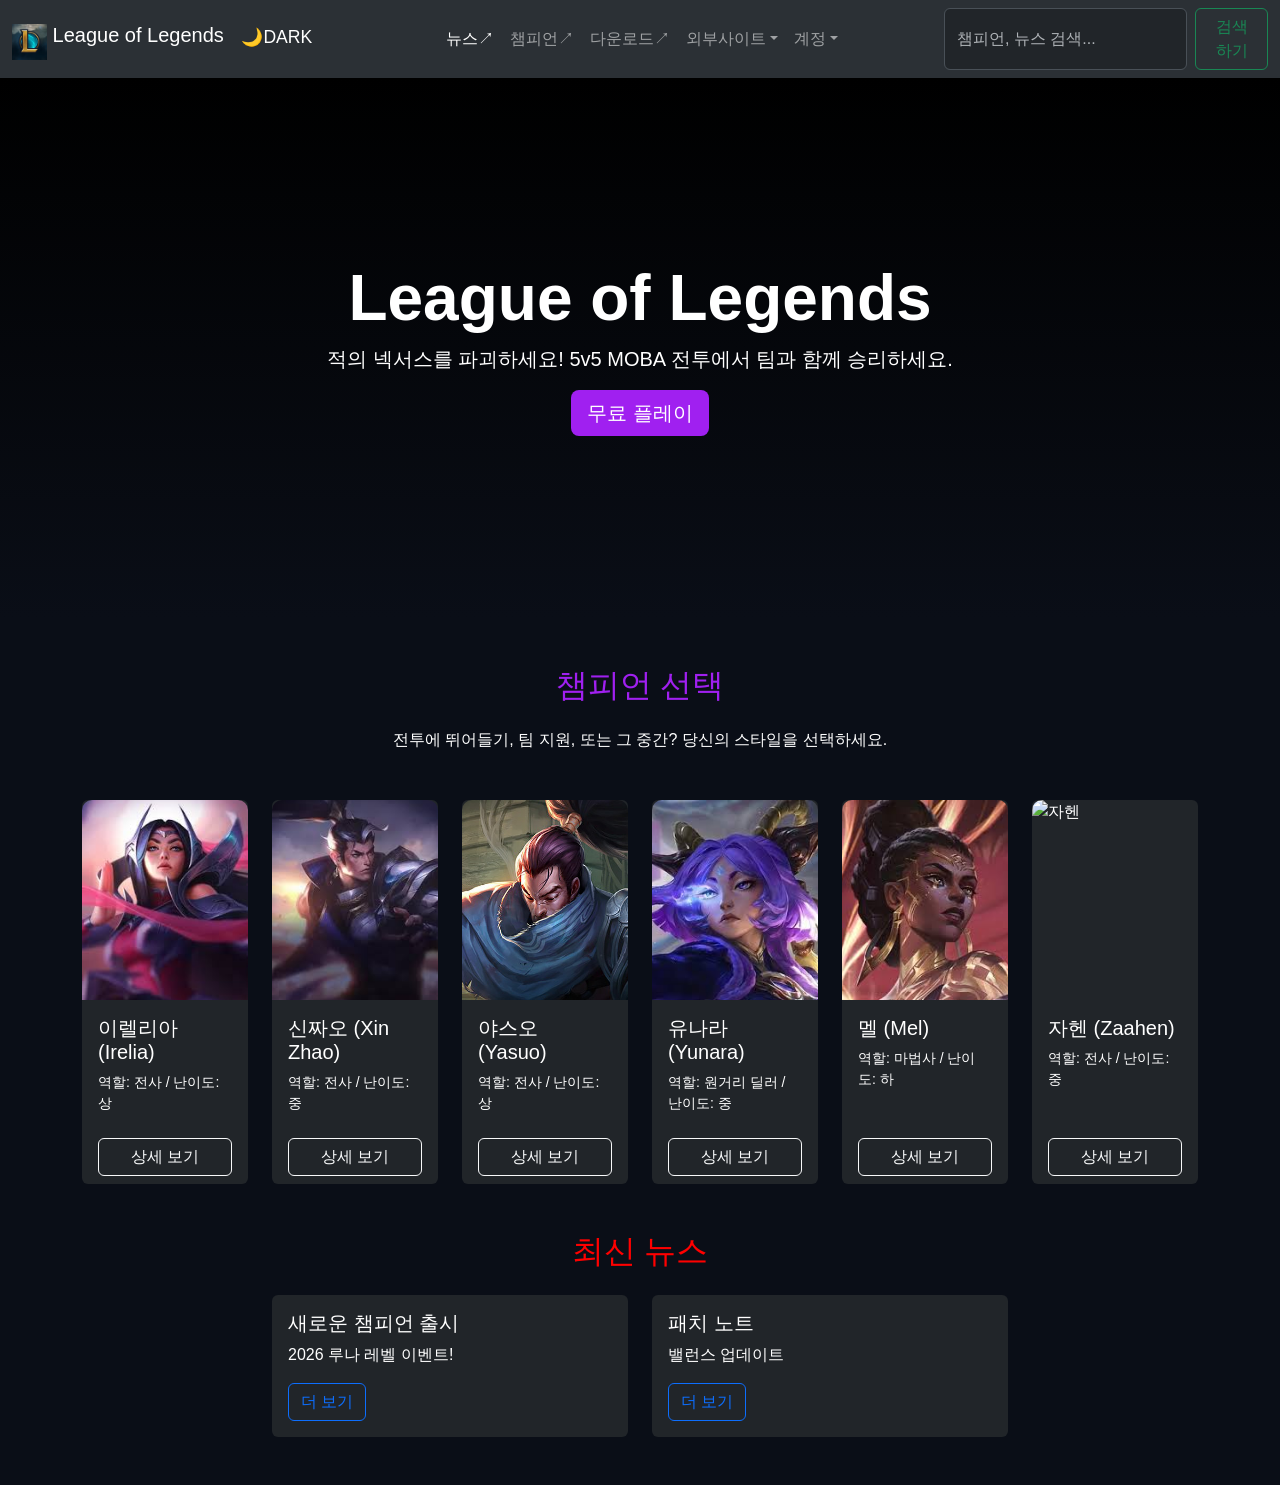
==== commit 6c2606ee: "11주차 수업 내용 업로드" ====
--- a/src/main/resources/META-INF/resources/index.html
+++ b/src/main/resources/META-INF/resources/index.html
@@ -18,14 +18,22 @@
     alert("메인 페이지 로딩 완료");
     }
     </script>
-  
+    
+    <script src="js/test2.js"></script>
+    <script src="js/toggle.js"></script>
+
     <!-- 네비게이션 바 -->
     <nav class="navbar navbar-expand-lg bg-body-tertiary" data-bs-theme="dark">
         <div class="container-fluid">
             <a class="navbar-brand" href="#">
-                <img src="image/롤아이콘.webp" alt="" width="40" height="40" class="d-inline-block align-text-top">
+                <img src="image/롤아이콘.webp" alt="" width="35" height="36" class="d-inline-block align-text-top">
                 League of Legends
+                <!-- [변경] "Navbar" 텍스트 → 다크/라이트 토글 버튼 -->
+                <button class="btn border-0" id="themeToggleBtn" onclick="toggleTheme()">
+                🌙DARK
+                </button>
             </a>
+            
             <button class="navbar-toggler" type="button" data-bs-toggle="collapse" data-bs-target="#navbarSupportedContent">
                 <span class="navbar-toggler-icon"></span>
             </button>
@@ -50,8 +58,8 @@
                     <li class="nav-item dropdown">
                         <a class="nav-link dropdown-toggle" href="#" role="button" data-bs-toggle="dropdown">계정</a>
                         <ul class="dropdown-menu">
-                            <li><a class="dropdown-item" href="https://signup.kr.riotgames.com/" target="_blank">회원가입</a></li>
-                            <li><a class="dropdown-item" href="#" target="_blank">로그인</a></li>
+                            <li><a class="dropdown-item" href="/register" target="_blank">회원가입</a></li>
+                            <a class="nav-link" href="/login" target="_blank">로그인</a>
                         </ul>
                     </li>
                 </ul>
@@ -94,6 +102,33 @@
                 </div>
             </div>
 
+            <!-- 모달 (iframe으로 Irelia.html 불러오기) -->
+<div class="modal fade" id="modalIrelia" tabindex="-1" aria-labelledby="modalIreliaLabel" aria-hidden="true">
+<div class="modal-dialog modal-xl modal-dialog-centered modal-dialog-scrollable">
+<div class="modal-content bg-dark text-white border-secondary">
+<!-- 헤더 -->
+<div class="modal-header border-secondary">
+<h5 class="modal-title" id="modalLabel">이렐리아 (Irelia) 상세 정보</h5>
+<button type="button" class="btn-close btn-close-white" data-bs-dismiss="modal" aria-label="Close"></button>
+</div>
+
+<!-- 바디: iframe으로 내용 채움 -->
+<div class="modal-body p-0" style="height: 65vh; background: #0a0e17;">
+<iframe
+src="modals/Irelia.html"
+frameborder="0"
+style="width: 100%; height: 100%; border: none;"
+allowfullscreen>
+</iframe>
+</div>
+<!-- 푸터 -->
+<div class="modal-footer border-secondary">
+<button type="button" class="btn btn-outline-light" data-bs-dismiss="modal">닫기</button>
+</div>
+</div>
+</div>
+</div>
+
             <!-- 신짜오 카드 -->
             <div class="col">
                 <div class="card bg-dark text-white border-secondary h-100">
@@ -110,6 +145,33 @@
                 </div>
             </div>
 
+            <!-- 모달 (iframe으로 Xin zhao.html 불러오기) -->
+<div class="modal fade" id="modalXinzhao" tabindex="-1" aria-labelledby="modalXinzhaoLabel" aria-hidden="true">
+<div class="modal-dialog modal-xl modal-dialog-centered modal-dialog-scrollable">
+<div class="modal-content bg-dark text-white border-secondary">
+<!-- 헤더 -->
+<div class="modal-header border-secondary">
+<h5 class="modal-title" id="modalLabel">신짜오 (Xin zhao) 상세 정보</h5>
+<button type="button" class="btn-close btn-close-white" data-bs-dismiss="modal" aria-label="Close"></button>
+</div>
+
+<!-- 바디: iframe으로 내용 채움 -->
+<div class="modal-body p-0" style="height: 65vh; background: #0a0e17;">
+<iframe
+src="modals/Xin zhao.html"
+frameborder="0"
+style="width: 100%; height: 100%; border: none;"
+allowfullscreen>
+</iframe>
+</div>
+<!-- 푸터 -->
+<div class="modal-footer border-secondary">
+<button type="button" class="btn btn-outline-light" data-bs-dismiss="modal">닫기</button>
+</div>
+</div>
+</div>
+</div>
+
             <!-- 야스오 카드 -->
             <div class="col">
                 <div class="card bg-dark text-white border-secondary h-100">
@@ -126,6 +188,33 @@
                 </div>
             </div>
 
+            <!-- 모달 (iframe으로 Yasuo.html 불러오기) -->
+<div class="modal fade" id="modalyasuo" tabindex="-1" aria-labelledby="modalyasuoLabel" aria-hidden="true">
+<div class="modal-dialog modal-xl modal-dialog-centered modal-dialog-scrollable">
+<div class="modal-content bg-dark text-white border-secondary">
+<!-- 헤더 -->
+<div class="modal-header border-secondary">
+<h5 class="modal-title" id="modalLabel">야스오 (Yasuo) 상세 정보</h5>
+<button type="button" class="btn-close btn-close-white" data-bs-dismiss="modal" aria-label="Close"></button>
+</div>
+
+<!-- 바디: iframe으로 내용 채움 -->
+<div class="modal-body p-0" style="height: 65vh; background: #0a0e17;">
+<iframe
+src="modals/Yasuo.html"
+frameborder="0"
+style="width: 100%; height: 100%; border: none;"
+allowfullscreen>
+</iframe>
+</div>
+<!-- 푸터 -->
+<div class="modal-footer border-secondary">
+<button type="button" class="btn btn-outline-light" data-bs-dismiss="modal">닫기</button>
+</div>
+</div>
+</div>
+</div>
+
             <!-- 유나라 카드 -->
             <div class="col">
                 <div class="card bg-dark text-white border-secondary h-100">
@@ -142,6 +231,33 @@
                 </div>
             </div>
 
+            <!-- 모달 (iframe으로 Yunara.html 불러오기) -->
+<div class="modal fade" id="modalyunara" tabindex="-1" aria-labelledby="modalyunaraLabel" aria-hidden="true">
+<div class="modal-dialog modal-xl modal-dialog-centered modal-dialog-scrollable">
+<div class="modal-content bg-dark text-white border-secondary">
+<!-- 헤더 -->
+<div class="modal-header border-secondary">
+<h5 class="modal-title" id="modalLabel">유나라 (Yunara) 상세 정보</h5>
+<button type="button" class="btn-close btn-close-white" data-bs-dismiss="modal" aria-label="Close"></button>
+</div>
+
+<!-- 바디: iframe으로 내용 채움 -->
+<div class="modal-body p-0" style="height: 65vh; background: #0a0e17;">
+<iframe
+src="modals/Yunara.html"
+frameborder="0"
+style="width: 100%; height: 100%; border: none;"
+allowfullscreen>
+</iframe>
+</div>
+<!-- 푸터 -->
+<div class="modal-footer border-secondary">
+<button type="button" class="btn btn-outline-light" data-bs-dismiss="modal">닫기</button>
+</div>
+</div>
+</div>
+</div>
+
             <!-- 멜 카드 -->
             <div class="col">
                 <div class="card bg-dark text-white border-secondary h-100">
@@ -158,6 +274,33 @@
                 </div>
             </div>
 
+            <!-- 모달 (iframe으로 Mel.html 불러오기) -->
+<div class="modal fade" id="modalmel" tabindex="-1" aria-labelledby="modalmelLabel" aria-hidden="true">
+<div class="modal-dialog modal-xl modal-dialog-centered modal-dialog-scrollable">
+<div class="modal-content bg-dark text-white border-secondary">
+<!-- 헤더 -->
+<div class="modal-header border-secondary">
+<h5 class="modal-title" id="modalLabel">멜 (Mel) 상세 정보</h5>
+<button type="button" class="btn-close btn-close-white" data-bs-dismiss="modal" aria-label="Close"></button>
+</div>
+
+<!-- 바디: iframe으로 내용 채움 -->
+<div class="modal-body p-0" style="height: 65vh; background: #0a0e17;">
+<iframe
+src="modals/Mel.html"
+frameborder="0"
+style="width: 100%; height: 100%; border: none;"
+allowfullscreen>
+</iframe>
+</div>
+<!-- 푸터 -->
+<div class="modal-footer border-secondary">
+<button type="button" class="btn btn-outline-light" data-bs-dismiss="modal">닫기</button>
+</div>
+</div>
+</div>
+</div>
+
             <!-- 자헨 카드 -->
             <div class="col">
                 <div class="card bg-dark text-white border-secondary h-100">
@@ -173,6 +316,33 @@
                     </div>
                 </div>
             </div>
+
+            <!-- 모달 (iframe으로 Zaahen.html 불러오기) -->
+<div class="modal fade" id="modalzaahen" tabindex="-1" aria-labelledby="modalzaahenLabel" aria-hidden="true">
+<div class="modal-dialog modal-xl modal-dialog-centered modal-dialog-scrollable">
+<div class="modal-content bg-dark text-white border-secondary">
+<!-- 헤더 -->
+<div class="modal-header border-secondary">
+<h5 class="modal-title" id="modalLabel">자헨 (Zaahen) 상세 정보</h5>
+<button type="button" class="btn-close btn-close-white" data-bs-dismiss="modal" aria-label="Close"></button>
+</div>
+
+<!-- 바디: iframe으로 내용 채움 -->
+<div class="modal-body p-0" style="height: 65vh; background: #0a0e17;">
+<iframe
+src="modals/Zaahen.html"
+frameborder="0"
+style="width: 100%; height: 100%; border: none;"
+allowfullscreen>
+</iframe>
+</div>
+<!-- 푸터 -->
+<div class="modal-footer border-secondary">
+<button type="button" class="btn btn-outline-light" data-bs-dismiss="modal">닫기</button>
+</div>
+</div>
+</div>
+</div>
 
         </div>
     </section> <!-- ✅ 챔피언 섹션 닫기 태그 추가 -->
@@ -258,6 +428,7 @@
             // 검색 폼 확인
             const searchForm = document.getElementById('searchForm');
         });
-    </script> 
+    </script>   
+
 </body>
 </html>
--- a/src/main/resources/META-INF/resources/css/main.css
+++ b/src/main/resources/META-INF/resources/css/main.css
@@ -1,7 +1,7 @@
 /* ── 기본 레이아웃 ──────────────────────────────────────────── */
 body { background-color: #0a0e17; color: #fff; font-family: 'Arial', sans-serif; }
 .navbar { background-color: #000; }
-.hero { background: linear-gradient(to bottom, #ffffff, #0a0e17); min-height: 60vh; }
+.hero { background: linear-gradient(to bottom, #000000, #0a0e17); min-height: 60vh; }
 
 /* ── 강조 색상 ──────────────────────────────────────────────── */
 .accent-purple { color: #a020f0; }
@@ -69,3 +69,17 @@
 
 .no-result { text-align: center; padding: 80px 20px; color: #666; }
 .no-result h4 { color: #333; }
+
+/* ── [추가] 테마 토글 버튼 (폰트 크기, 색상 등 ) ──────────────── */
+#themeToggleBtn { font-size: 1.1rem; color: #fff; }
+body.light-mode #themeToggleBtn { color: #212529; }
+/* ── [추가] 라이트 모드 (다양한 색상 정보 ─────────────────────── */
+body.light-mode { background-color: #f8f9fa; color: #212529; }
+body.light-mode .navbar { background-color: #e9ecef !important; }
+body.light-mode .navbar .navbar-brand,
+body.light-mode .navbar .nav-link { color: #212529 !important; }
+body.light-mode .hero { background: linear-gradient(to bottom, #dce3ea, #f8f9fa); }
+body.light-mode .card { background-color: #ffffff; color: #212529; border: 1px solid #dee2e6; }
+body.light-mode .card-title { color: #212529; }
+body.light-mode .card-text { color: #555; }
+
